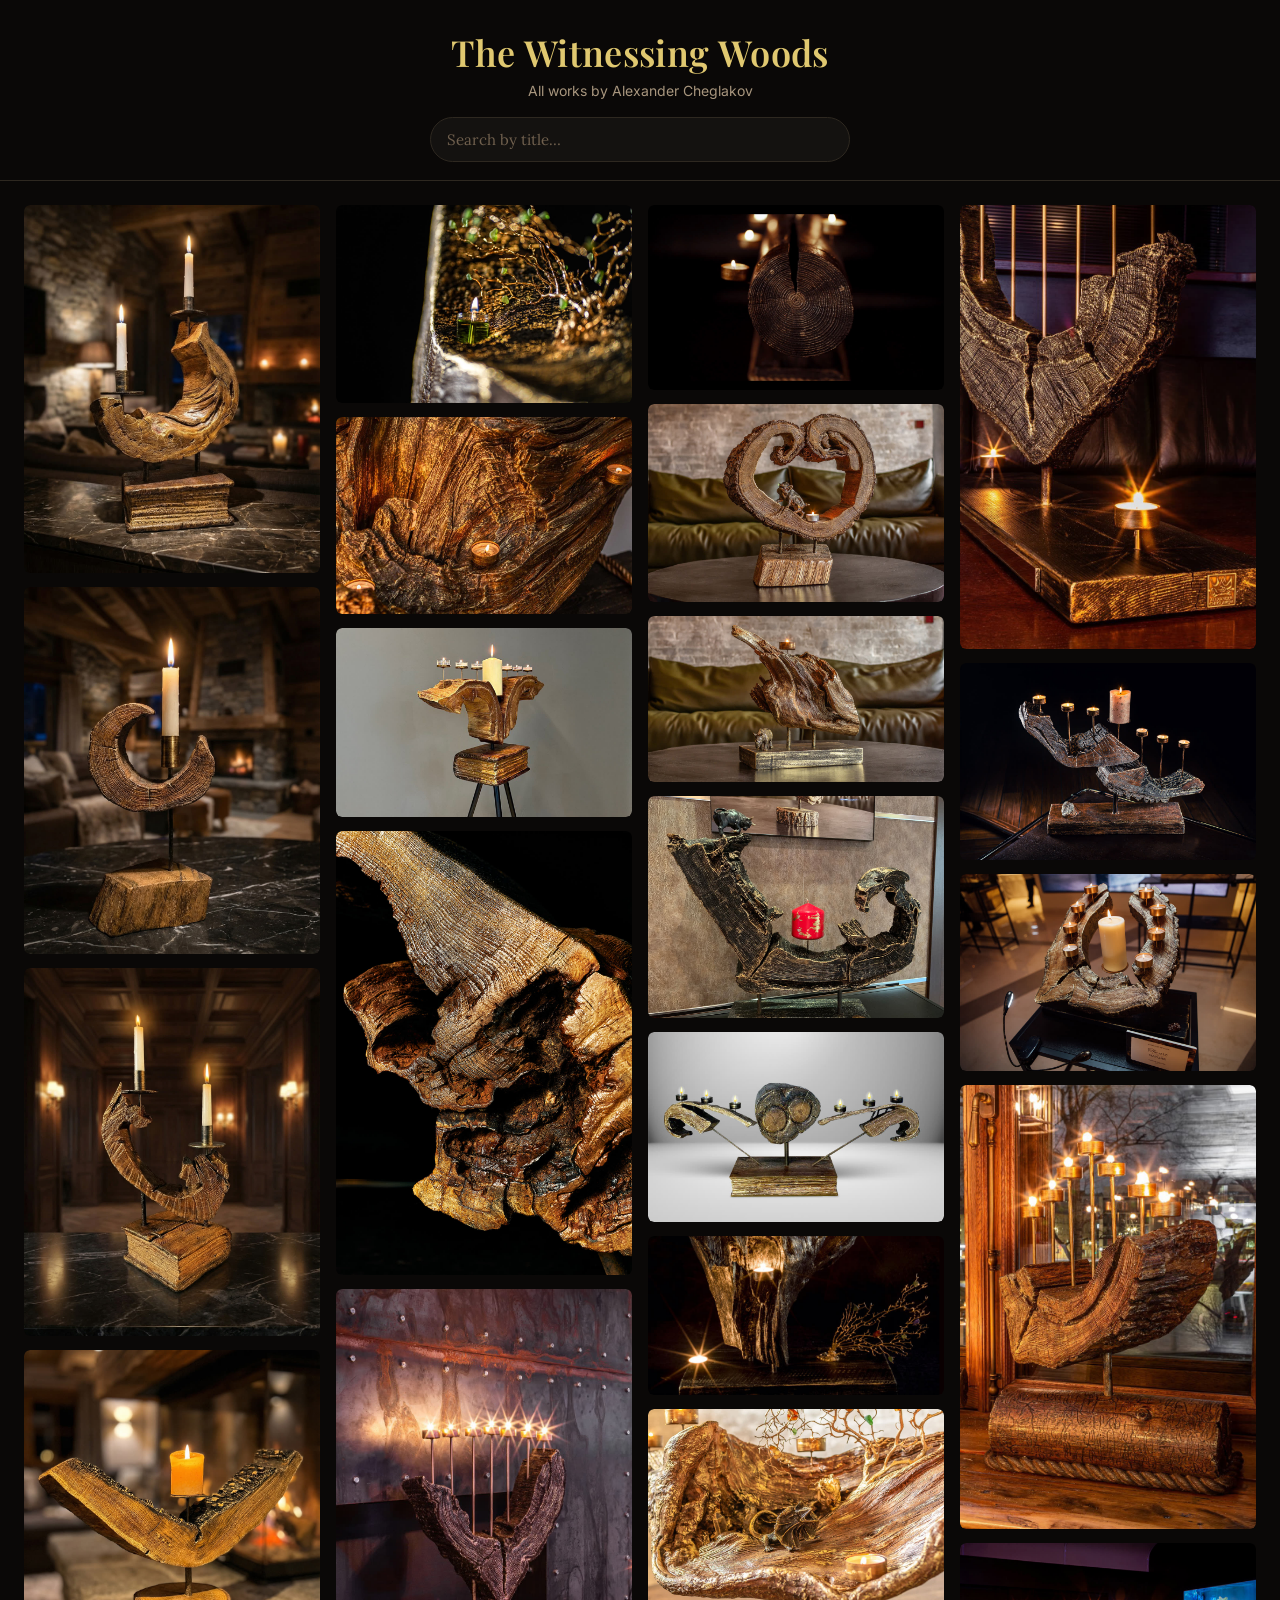
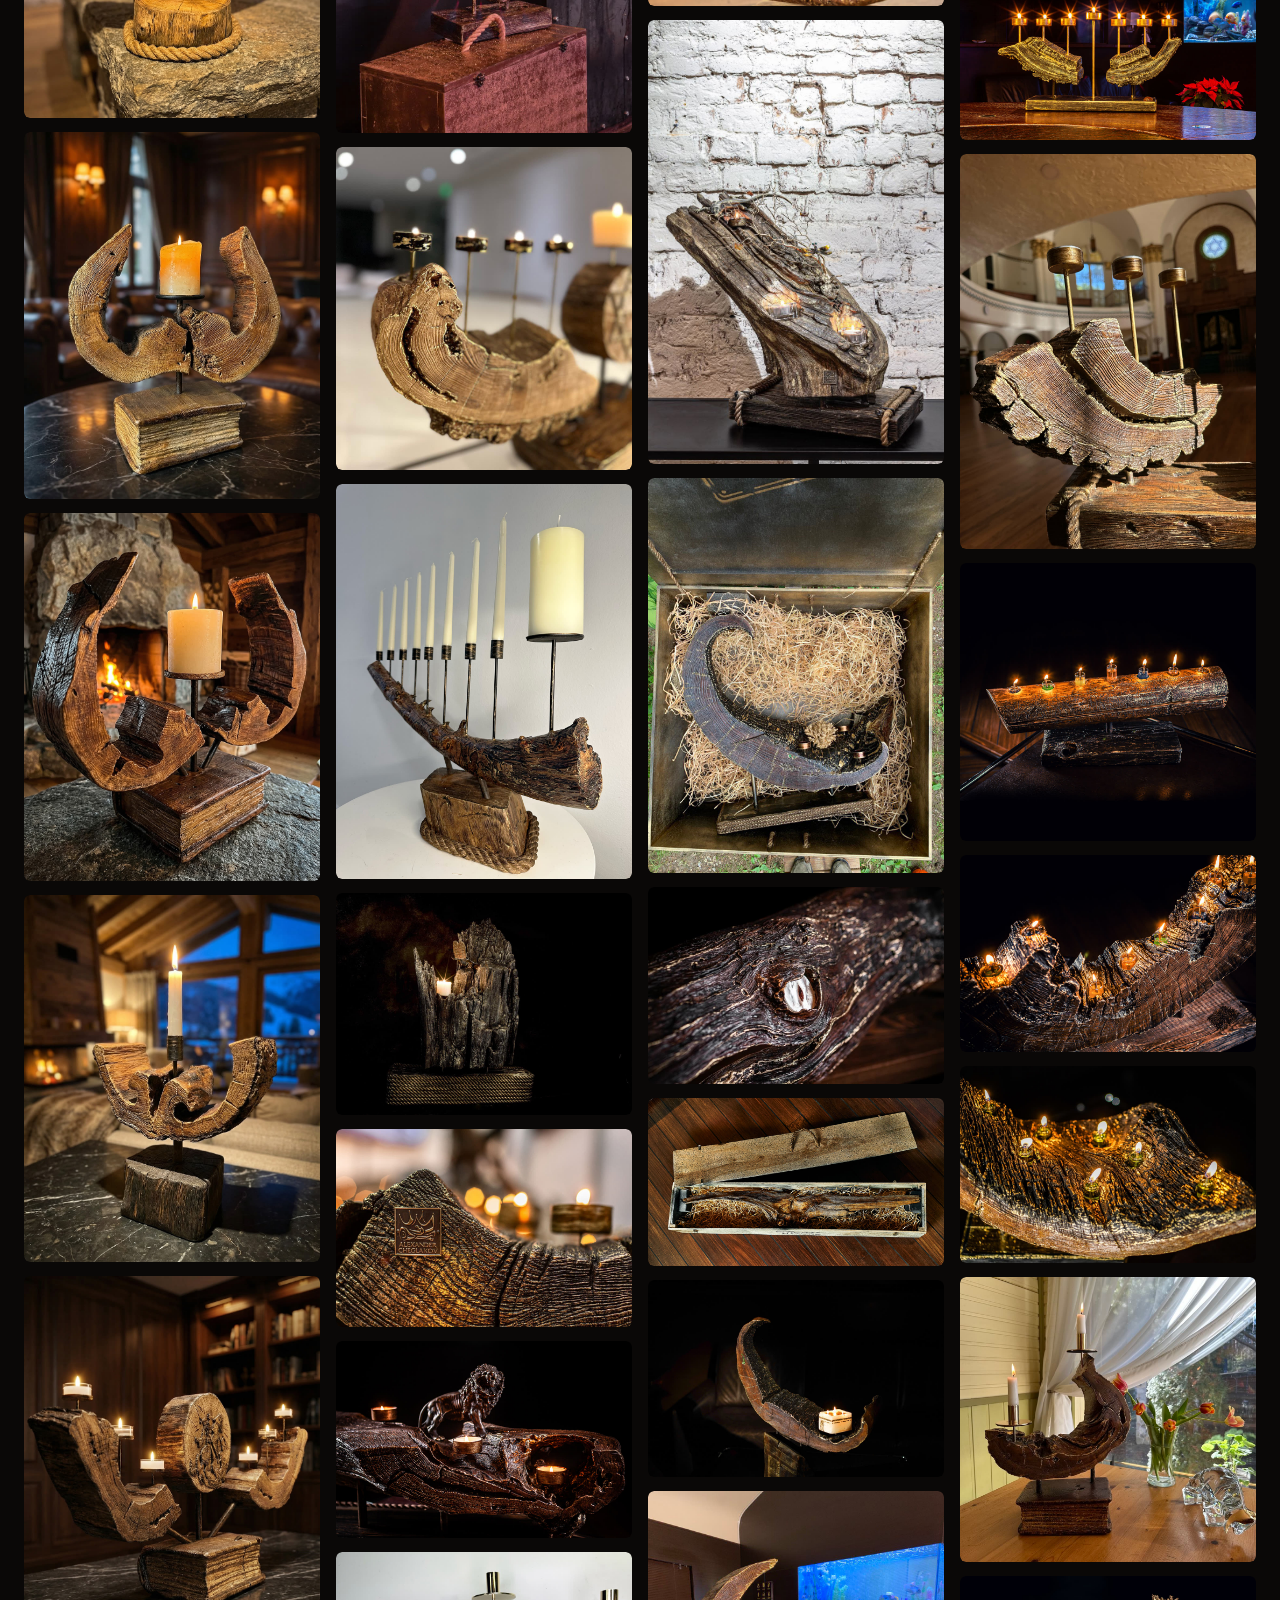
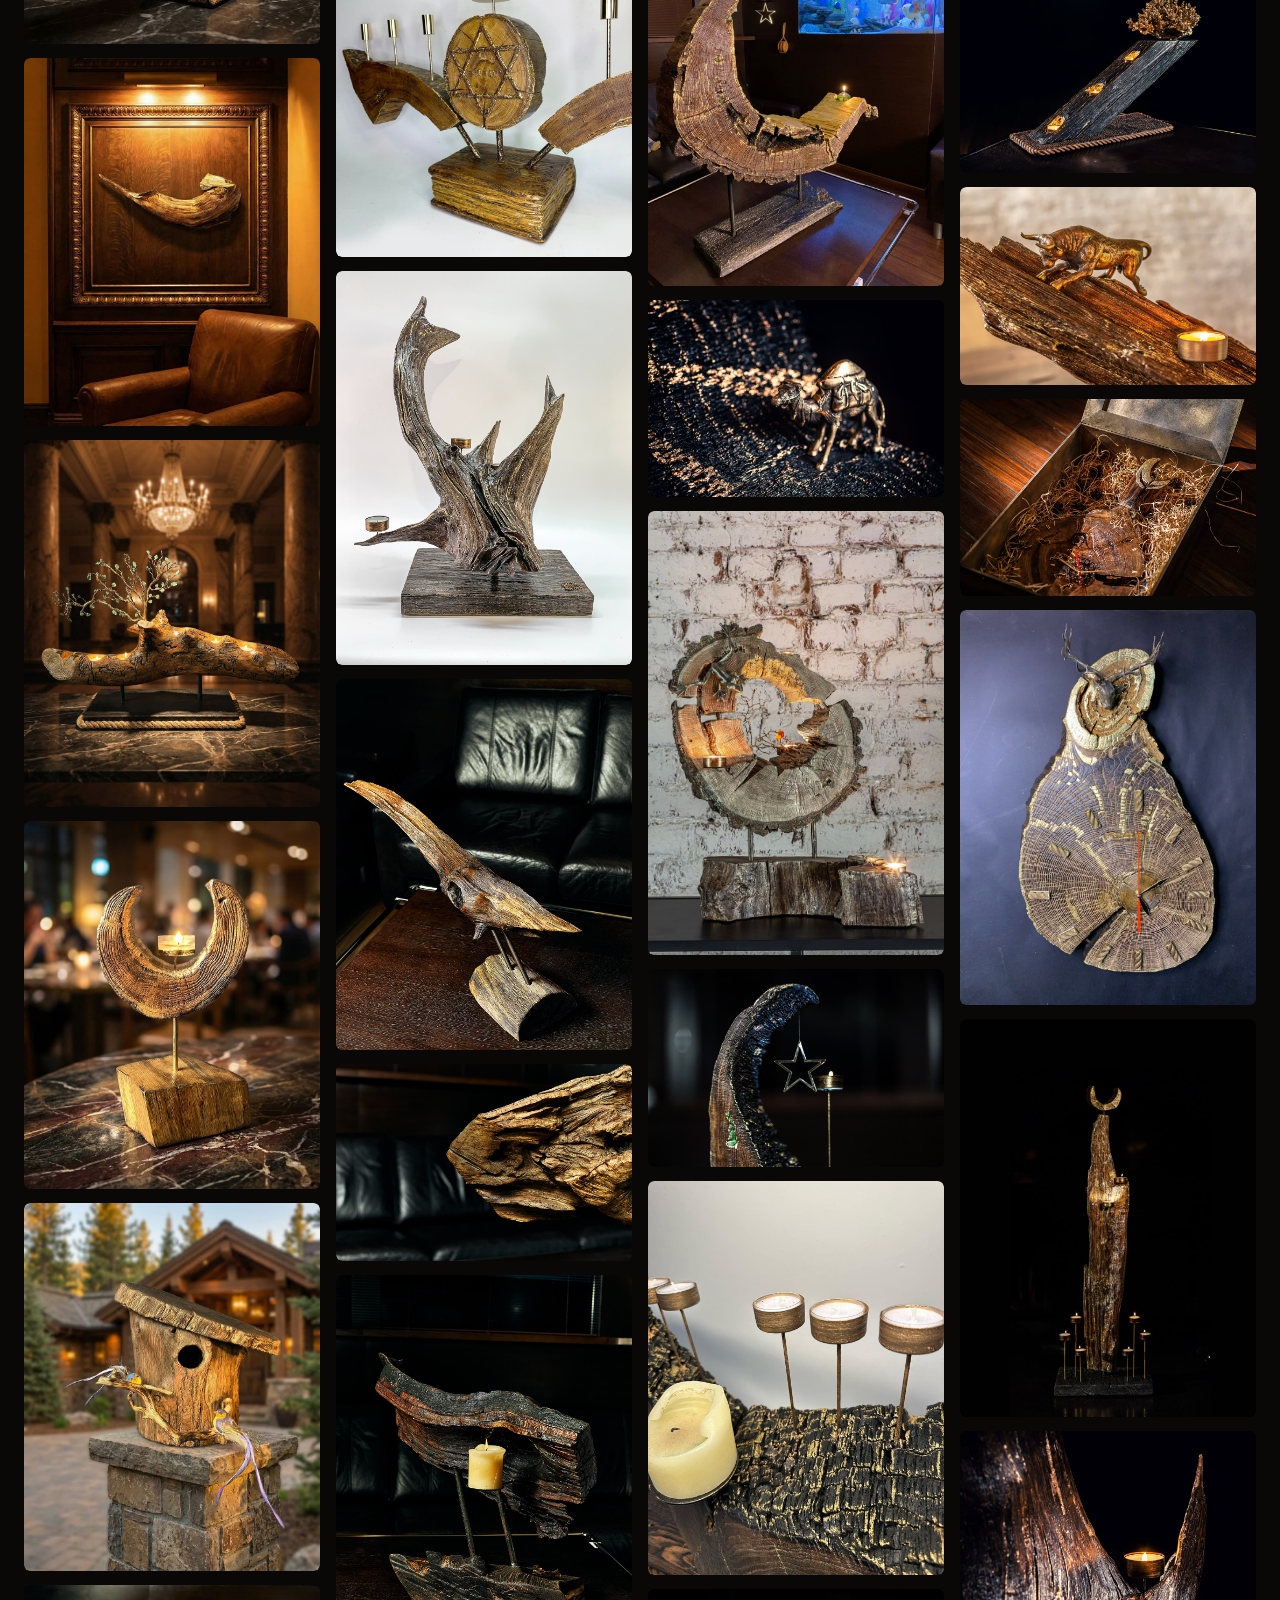
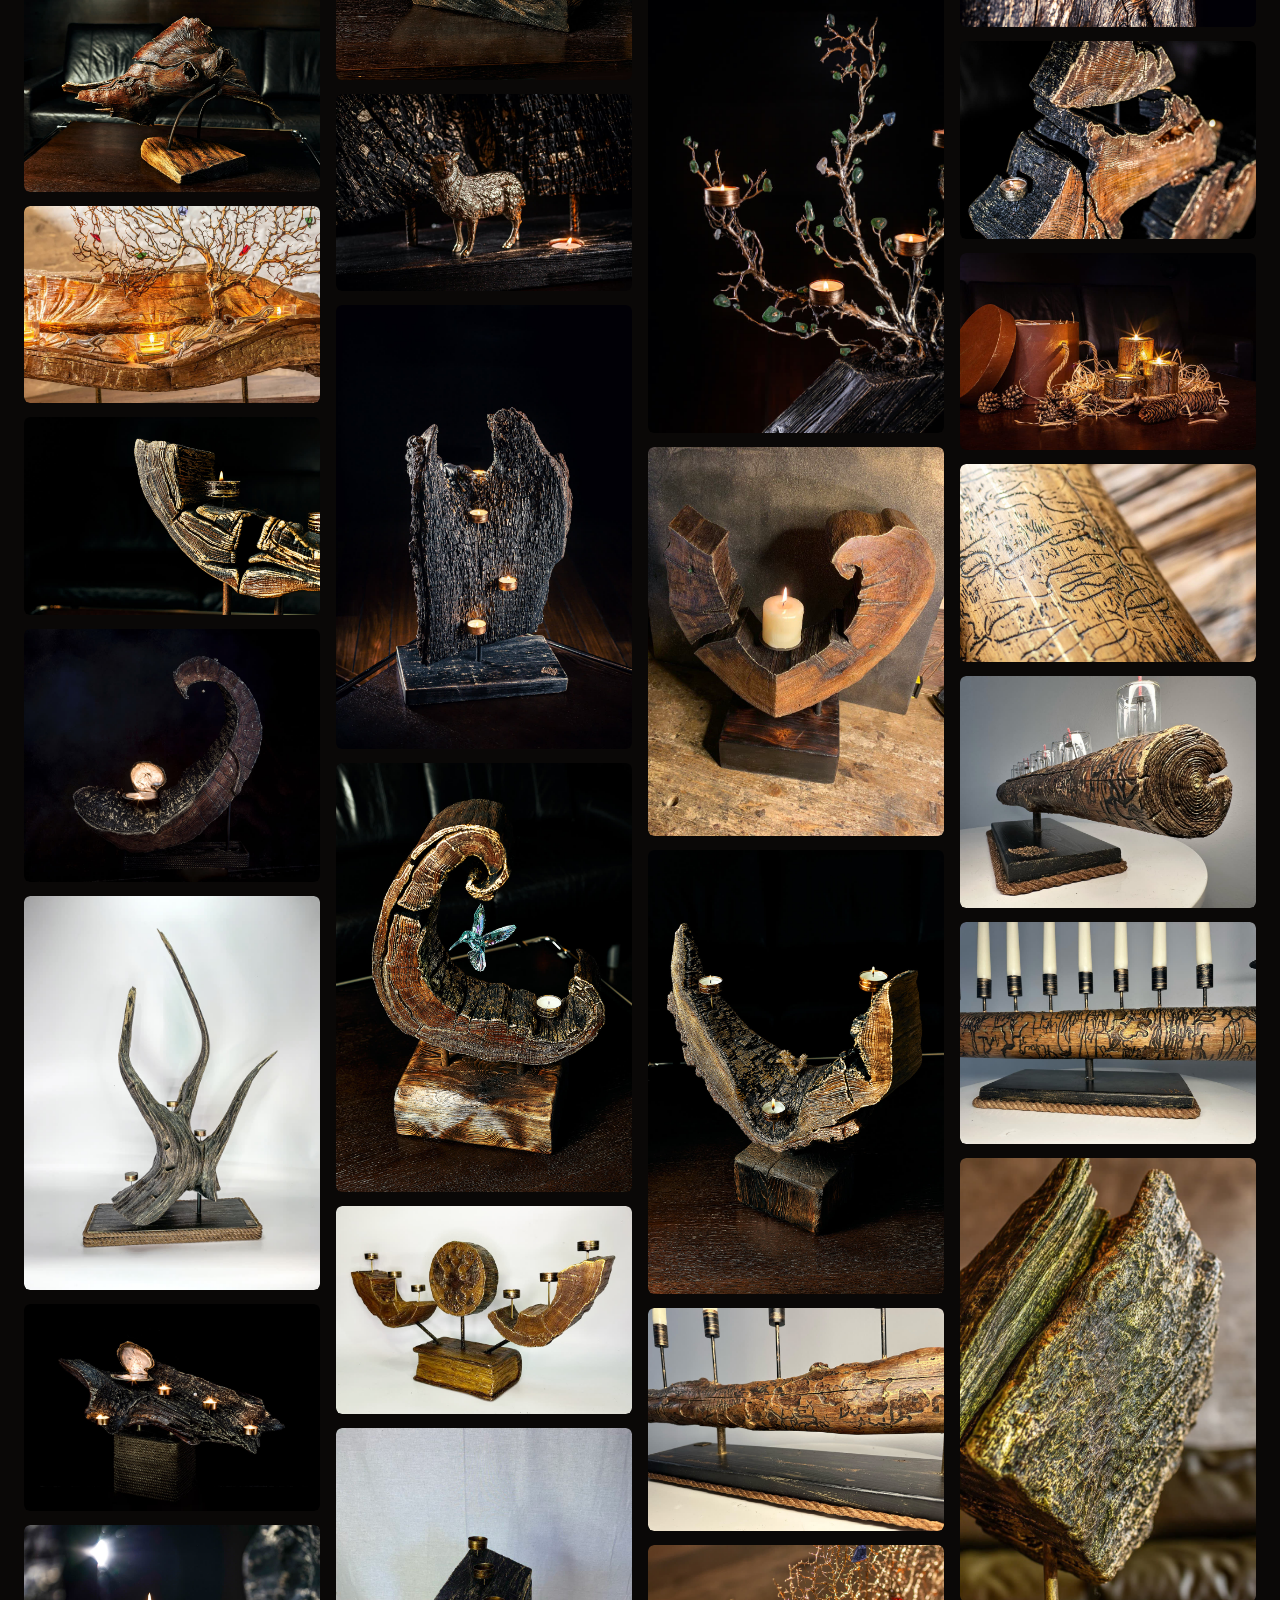
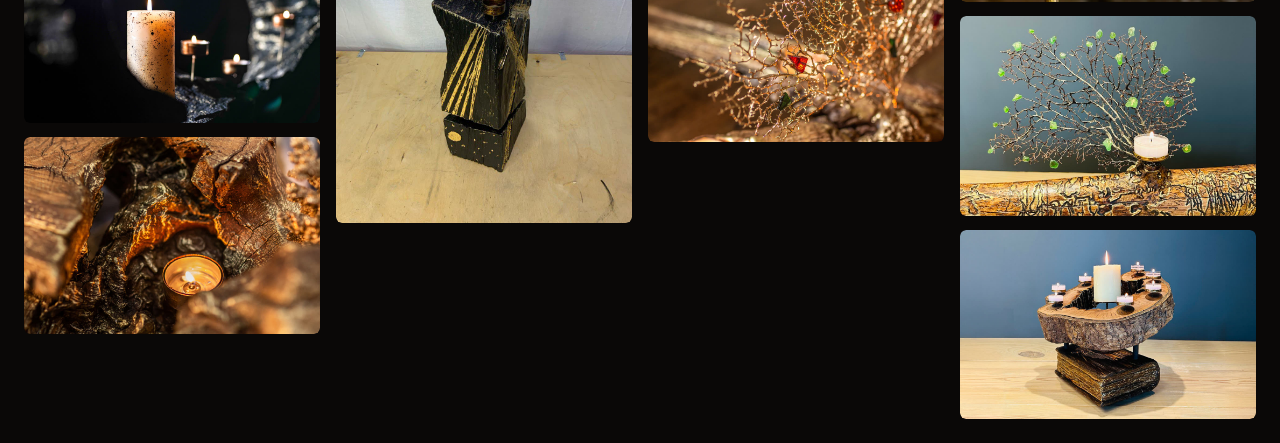
==== index.html @ 9b00d363 "Tile gallery demo with search for Cheglakov Art works Pinterest-style masonry grid of all 86 works (" ====
<!DOCTYPE html>
<html lang="en">
<head>
<meta charset="UTF-8">
<meta name="viewport" content="width=device-width, initial-scale=1">
<title>Cheglakov Art — Works Gallery</title>
<link rel="preconnect" href="https://fonts.googleapis.com">
<link rel="preconnect" href="https://fonts.gstatic.com" crossorigin>
<link href="https://fonts.googleapis.com/css2?family=Playfair+Display:wght@500;600&family=Lora:wght@400;500&family=Inter:wght@400;500;600&display=swap" rel="stylesheet">
<link rel="stylesheet" href="style.css">
</head>
<body>

<header class="topbar">
  <h1>The Witnessing Woods</h1>
  <p class="topbar__subtitle">All works by Alexander Cheglakov</p>
  <div class="search">
    <input id="search" type="text" placeholder="Search by title…" autocomplete="off">
    <span id="search-count" class="search__count"></span>
  </div>
</header>

<main id="grid" class="grid"></main>

<p id="empty" class="empty hidden">No works match “<span id="empty-query"></span>”</p>

<div id="modal" class="modal hidden" aria-hidden="true">
  <div class="modal-backdrop" data-close></div>
  <div class="modal-card" role="dialog" aria-modal="true" aria-labelledby="modal-title">
    <button class="modal-close" data-close aria-label="Close">&times;</button>
    <div class="modal-img"><img id="modal-img" src="" alt=""></div>
    <div class="modal-body">
      <h2 id="modal-title"></h2>
      <p id="modal-desc"></p>
      <div class="modal-meta">
        <span id="modal-dims"></span>
        <span id="modal-weight"></span>
      </div>
      <span id="modal-status" class="badge"></span>
      <a id="modal-cta" class="cta" href="#">Inquire about price</a>
    </div>
  </div>
</div>

<script src="script.js"></script>
</body>
</html>
---- style.css ----
:root{
  --bg:     #0A0807;
  --surf:   #141210;
  --line:   #2E2820;
  --gold-l: #4E3F1E;
  --gold:   #C8A84A;
  --gold-b: #E0C870;
  --text:   #EDE7DC;
  --muted:  #A8967E;
  --faint:  #70604E;
  --green:  #5CB884;
  --red:    #C86450;
}

*{box-sizing:border-box;}

body{
  margin:0;
  background:var(--bg);
  color:var(--text);
  font-family:'Inter', Arial, sans-serif;
}

.topbar{
  padding:28px 16px 18px;
  text-align:center;
  border-bottom:1px solid var(--line);
  position:sticky;
  top:0;
  background:var(--bg);
  z-index:10;
}

.topbar h1{
  font-family:'Playfair Display', serif;
  font-weight:600;
  font-size:clamp(24px, 5vw, 36px);
  margin:0 0 6px;
  color:var(--gold-b);
  letter-spacing:0.01em;
}

.topbar__subtitle{
  margin:0 0 18px;
  color:var(--muted);
  font-size:14px;
}

.search{
  max-width:420px;
  margin:0 auto;
  position:relative;
}

.search input{
  width:100%;
  padding:12px 44px 12px 16px;
  border-radius:999px;
  border:1px solid var(--line);
  background:var(--surf);
  color:var(--text);
  font-family:'Lora', serif;
  font-size:15px;
  outline:none;
}

.search input:focus{
  border-color:var(--gold);
}

.search input::placeholder{
  color:var(--faint);
}

.search__count{
  position:absolute;
  right:16px;
  top:50%;
  transform:translateY(-50%);
  color:var(--faint);
  font-size:12px;
  pointer-events:none;
}

.grid{
  column-count:2;
  column-gap:10px;
  padding:14px;
}

@media (min-width:640px){
  .grid{column-count:3; column-gap:14px; padding:20px;}
}

@media (min-width:980px){
  .grid{column-count:4; column-gap:16px; padding:24px;}
}

@media (min-width:1300px){
  .grid{column-count:5;}
}

.tile{
  display:block;
  width:100%;
  margin:0 0 10px;
  padding:0;
  border:none;
  background:none;
  break-inside:avoid;
  cursor:pointer;
  border-radius:6px;
  overflow:hidden;
  transition:transform .25s ease, box-shadow .25s ease;
}

@media (min-width:640px){
  .tile{margin-bottom:14px;}
}

.tile img{
  width:100%;
  display:block;
  border-radius:6px;
}

.tile:hover, .tile:focus-visible{
  transform:scale(1.04);
  box-shadow:0 12px 30px rgba(0,0,0,0.55);
  z-index:1;
  position:relative;
}

.tile.is-hidden{
  display:none;
}

.empty{
  text-align:center;
  color:var(--muted);
  font-family:'Lora', serif;
  padding:60px 20px;
}

.empty.hidden{display:none;}

/* Modal */

.modal{
  position:fixed;
  inset:0;
  z-index:100;
  display:flex;
  align-items:flex-end;
}

.modal.hidden{display:none;}

.modal-backdrop{
  position:absolute;
  inset:0;
  background:rgba(10,8,7,0.82);
}

.modal-card{
  position:relative;
  margin:0 auto;
  width:100%;
  max-height:92vh;
  background:var(--surf);
  border-top:1px solid var(--line);
  border-radius:18px 18px 0 0;
  overflow-y:auto;
  z-index:1;
  animation:slideUp .22s ease;
}

@media (min-width:760px){
  .modal{align-items:center;}
  .modal-card{
    max-width:680px;
    border-radius:14px;
    border:1px solid var(--line);
    display:flex;
    flex-direction:row;
    max-height:80vh;
  }
}

@keyframes slideUp{
  from{transform:translateY(24px); opacity:0;}
  to{transform:translateY(0); opacity:1;}
}

.modal-close{
  position:absolute;
  top:10px;
  right:14px;
  background:rgba(10,8,7,0.55);
  color:var(--text);
  border:none;
  width:34px;
  height:34px;
  border-radius:50%;
  font-size:20px;
  line-height:1;
  cursor:pointer;
  z-index:2;
}

.modal-img{
  background:var(--bg);
}

.modal-img img{
  width:100%;
  display:block;
  max-height:50vh;
  object-fit:contain;
}

@media (min-width:760px){
  .modal-img{
    width:50%;
    flex-shrink:0;
    display:flex;
    align-items:center;
  }
  .modal-img img{max-height:80vh;}
}

.modal-body{
  padding:22px 22px 28px;
}

#modal-title{
  font-family:'Playfair Display', serif;
  font-weight:600;
  font-size:24px;
  margin:0 0 12px;
  color:var(--gold-b);
}

#modal-desc{
  font-family:'Lora', serif;
  font-size:15px;
  line-height:1.55;
  color:var(--text);
  margin:0 0 16px;
}

.modal-meta{
  display:flex;
  gap:18px;
  flex-wrap:wrap;
  font-size:13px;
  color:var(--muted);
  margin-bottom:14px;
}

.badge{
  display:inline-block;
  font-size:12px;
  font-weight:600;
  padding:4px 12px;
  border-radius:999px;
  margin-bottom:18px;
  background:rgba(92,184,132,0.15);
  color:var(--green);
}

.badge.sold, .badge.unavailable{
  background:rgba(200,100,80,0.15);
  color:var(--red);
}

.cta{
  display:block;
  text-align:center;
  padding:13px 18px;
  border-radius:999px;
  background:var(--gold);
  color:var(--bg);
  font-weight:600;
  font-size:14px;
  text-decoration:none;
}

.cta:hover{
  background:var(--gold-b);
}
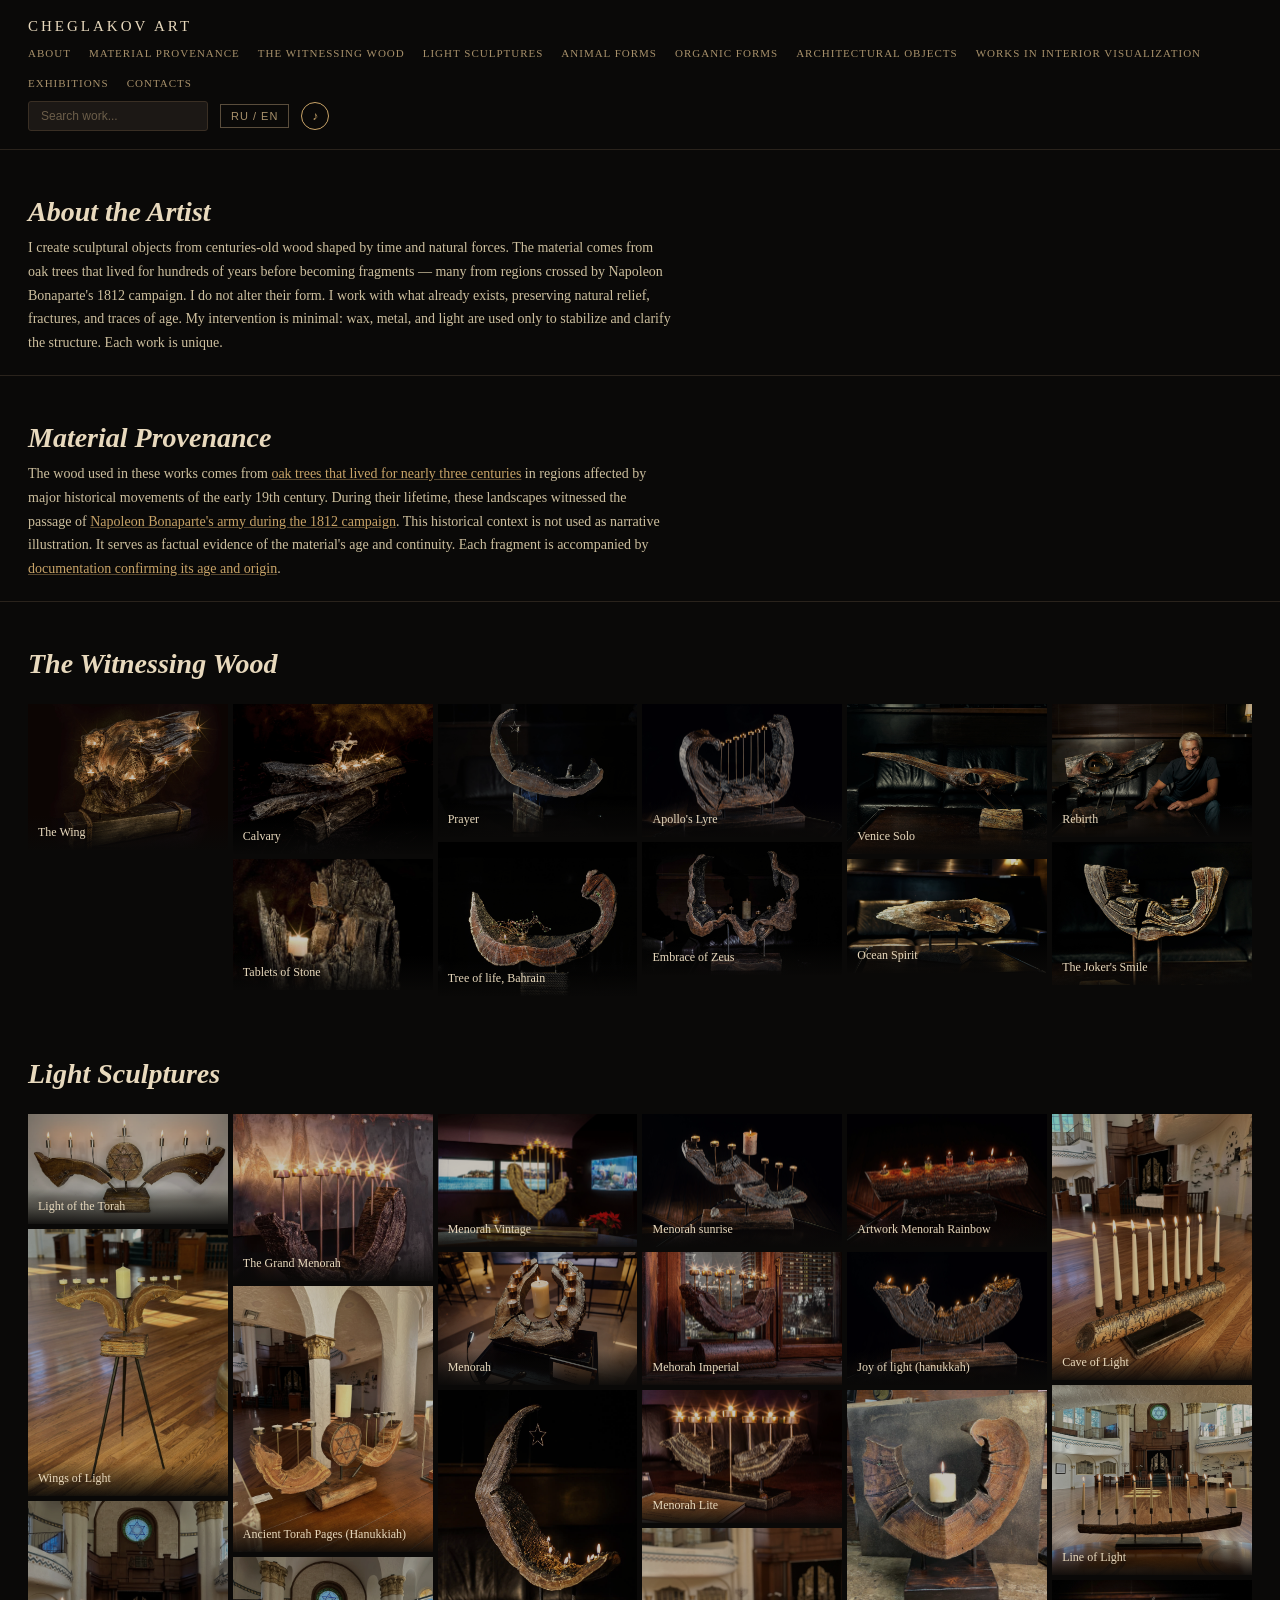
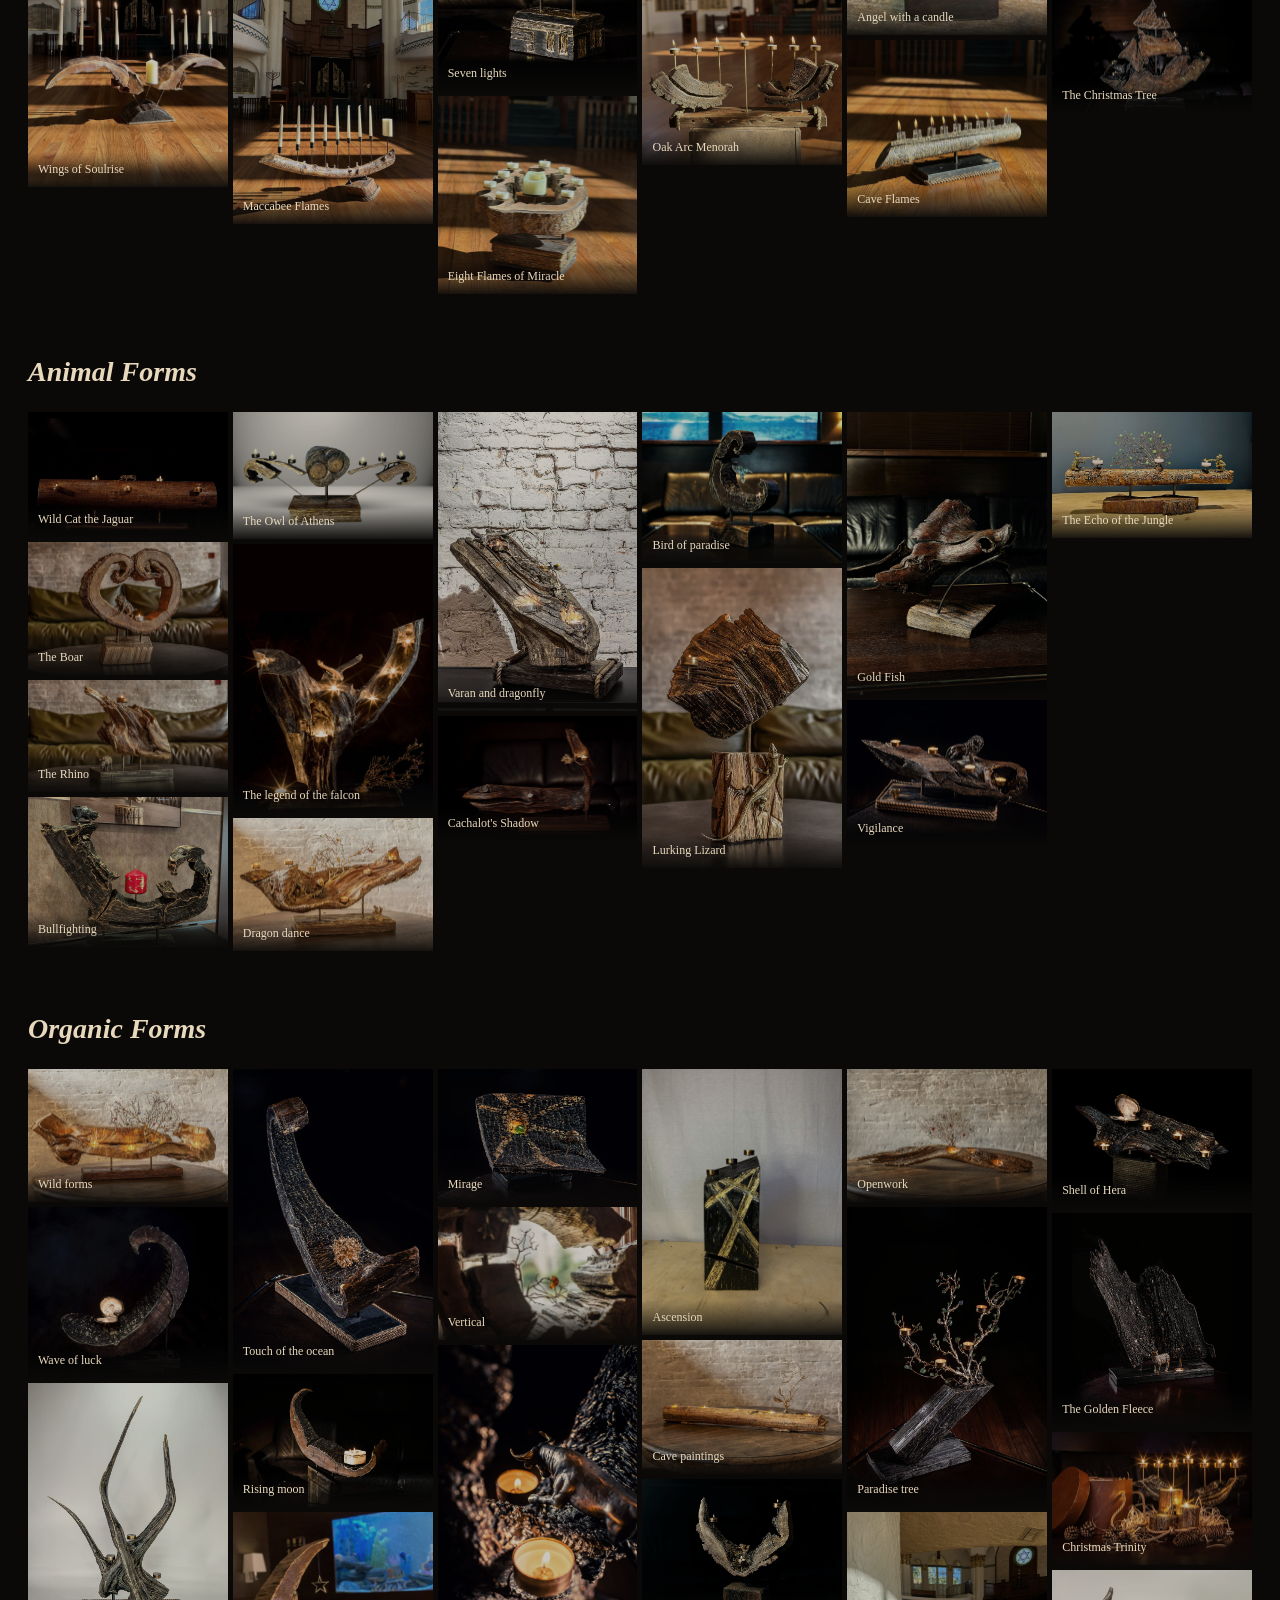
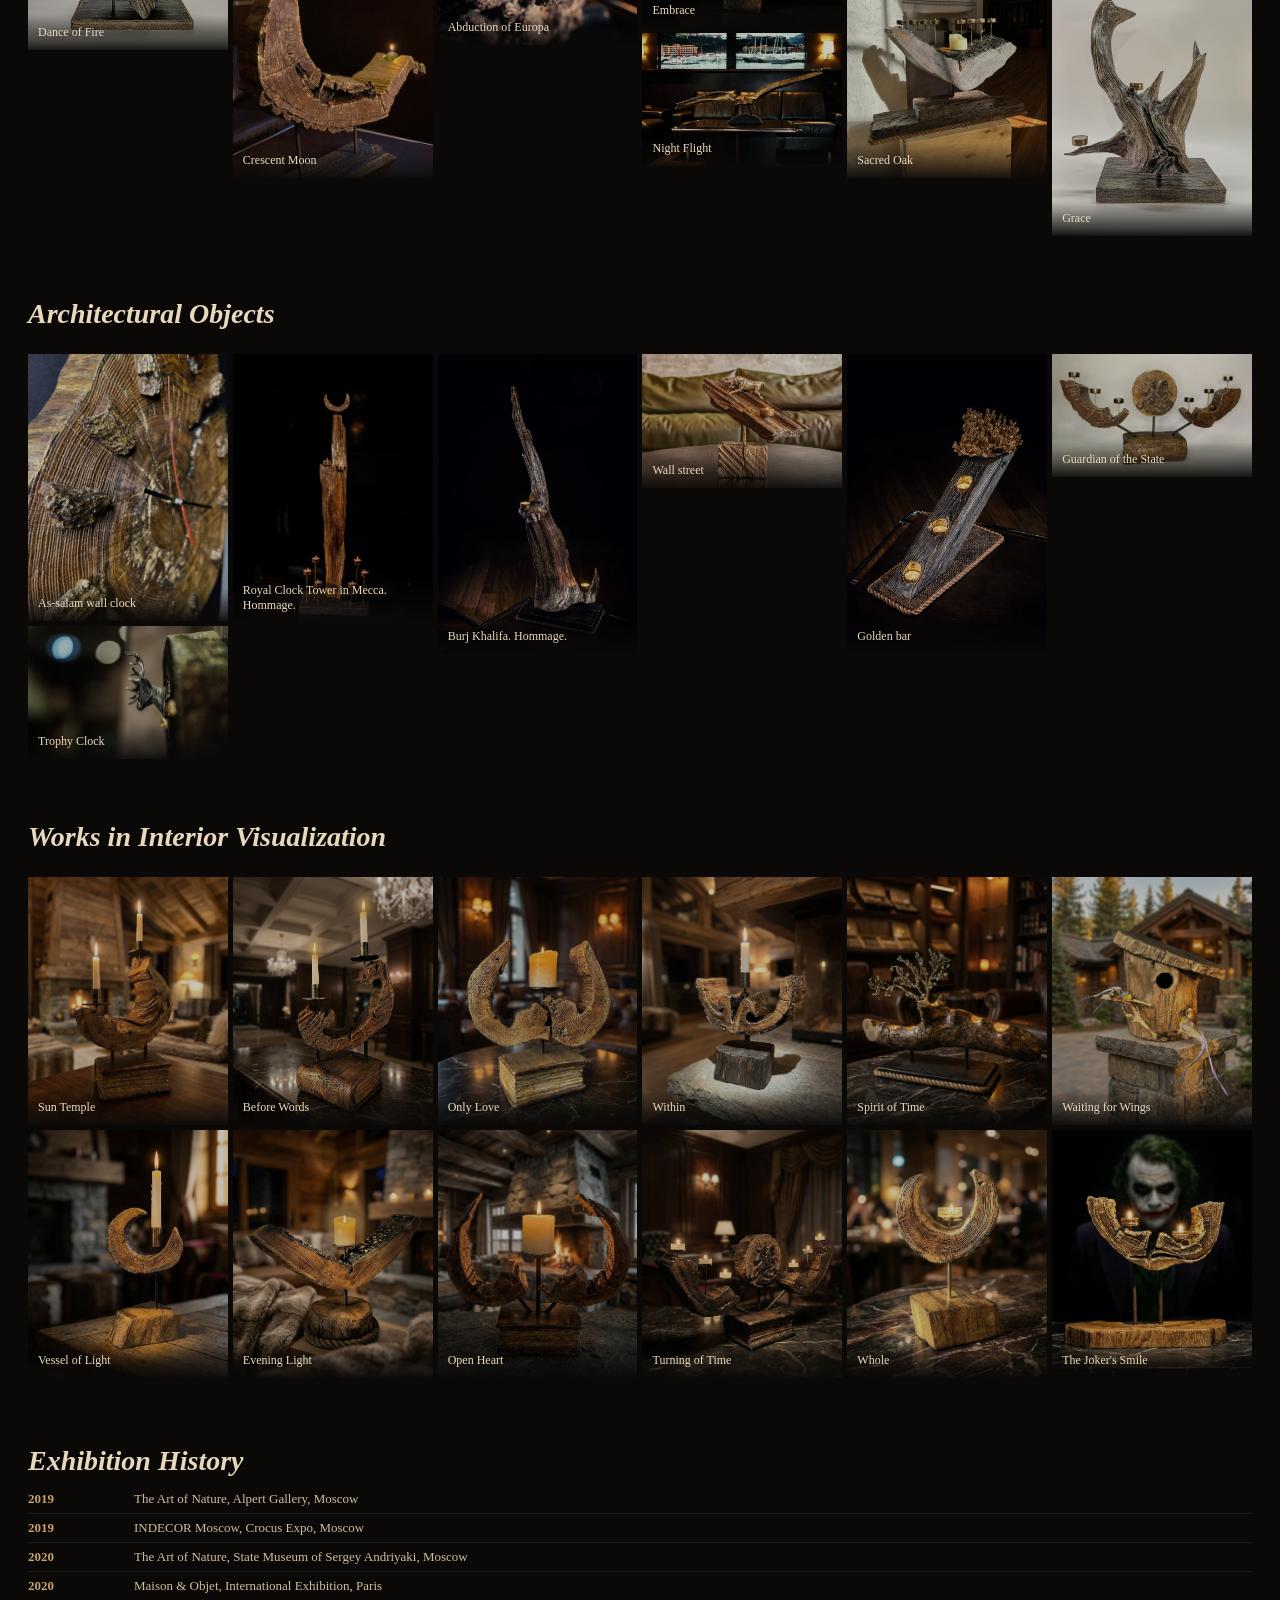
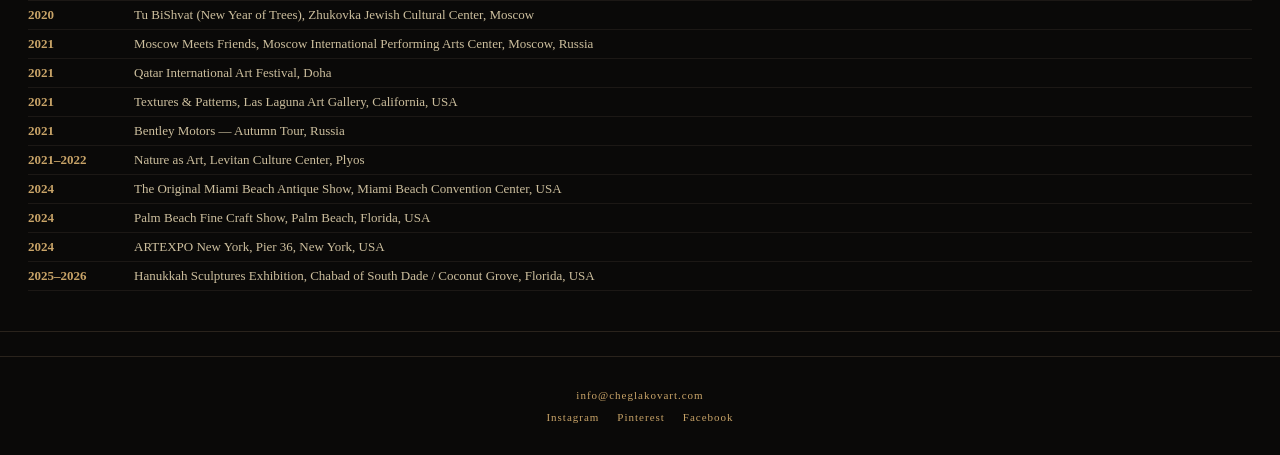
==== commit 50611953: "Set Museum Noir prototype as homepage, add CNAME for cheglakovart.com" ====
--- a/index.html
+++ b/index.html
@@ -2,46 +2,1106 @@
 <html lang="en">
 <head>
 <meta charset="UTF-8">
-<meta name="viewport" content="width=device-width, initial-scale=1">
-<title>Cheglakov Art — Works Gallery</title>
-<link rel="preconnect" href="https://fonts.googleapis.com">
-<link rel="preconnect" href="https://fonts.gstatic.com" crossorigin>
-<link href="https://fonts.googleapis.com/css2?family=Playfair+Display:wght@500;600&family=Lora:wght@400;500&family=Inter:wght@400;500;600&display=swap" rel="stylesheet">
-<link rel="stylesheet" href="style.css">
+<meta name="viewport" content="width=device-width, initial-scale=1.0">
+<title>Cheglakov Art — Museum Noir Prototype</title>
+<style>
+  * { margin:0; padding:0; box-sizing:border-box; }
+  body { background:#0a0908; color:#e8d9bd; font-family:Georgia,'Times New Roman',serif; }
+  header { display:flex; align-items:center; justify-content:space-between; padding:18px 28px; border-bottom:1px solid #2a231c; position:sticky; top:0; background:#0a0908; z-index:10; flex-wrap:wrap; gap:12px; }
+  .logo { font-size:15px; letter-spacing:3px; }
+  nav { display:flex; gap:18px; font-size:11px; letter-spacing:1px; color:#a8916b; flex-wrap:wrap; }
+  nav a { color:#a8916b; text-decoration:none; text-transform:uppercase; }
+  nav a:hover { color:#c9a468; }
+  .controls { display:flex; gap:12px; align-items:center; }
+  #search { background:#1c1815; border:1px solid #3a2f24; color:#e8d9bd; font-size:12px; padding:7px 12px; border-radius:3px; width:180px; }
+  #search::placeholder { color:#6b5d49; }
+  .icon-btn { border:1px solid #c9a468; color:#c9a468; border-radius:50%; width:28px; height:28px; display:flex; align-items:center; justify-content:center; font-size:12px; cursor:pointer; background:none; }
+  .icon-btn.muted { opacity:0.4; }
+  #lang-toggle { border:1px solid #5a4d3c; color:#a8916b; background:none; font-size:11px; padding:5px 10px; cursor:pointer; letter-spacing:1px; }
+  .section-header { padding:40px 28px 8px; }
+  .section-title { font-size:28px; font-style:italic; margin-top:6px; }
+  .tile-grid { column-count:6; column-gap:5px; padding:16px 28px; }
+  .tile { position:relative; overflow:hidden; background:#1c1815; cursor:pointer; margin-bottom:5px; break-inside:avoid; }
+  .tile img { width:100%; height:auto; display:block; filter:brightness(0.75) sepia(0.15); transition:filter 0.3s, transform 0.4s; }
+  .tile:hover img { filter:brightness(0.95) sepia(0.1); transform:scale(1.1); }
+  .tile-overlay { position:absolute; bottom:0; left:0; right:0; padding:10px; background:linear-gradient(transparent, rgba(10,9,8,0.92)); }
+  .tile-title { font-size:12px; color:#e8d9bd; }
+  .tile-status { display:none; }
+  .tile-status.available { color:#8fae8a; }
+  .tile-status.sold { color:#a87a6b; }
+  .tile-status.na { color:#6b5d49; }
+  .tile.hidden { display:none; }
+  .viz-tile { position:relative; overflow:hidden; background:#1c1815; margin-bottom:5px; break-inside:avoid; }
+  .viz-tile img { width:100%; height:auto; display:block; filter:brightness(0.75) sepia(0.15); }
+  footer { text-align:center; padding:32px; font-size:10px; letter-spacing:2px; color:#5a4d3c; border-top:1px solid #2a231c; margin-top:24px; }
+  .text-section { padding-bottom:20px; border-bottom:1px solid #2a231c; }
+  .prose { padding:0 28px; max-width:700px; line-height:1.7; color:#cdbf9e; font-size:14px; }
+  .exh-list { padding:0 28px 20px; }
+  .exh-row { display:flex; gap:16px; padding:6px 0; font-size:13px; color:#cdbf9e; border-bottom:1px solid #1c1815; }
+  .exh-row strong { color:#c9a468; min-width:90px; }
+  .provenance-media { display:flex; flex-wrap:wrap; gap:20px; padding:24px 28px 4px; }
+  .provenance-figure { flex:1 1 320px; max-width:480px; margin:0; }
+  .provenance-figure img { width:100%; display:block; cursor:zoom-in; filter:brightness(0.92); transition:filter .2s; }
+  .provenance-figure img:hover { filter:brightness(1); }
+  .provenance-figure figcaption { font-size:11px; color:#8a7a5f; letter-spacing:0.3px; line-height:1.5; margin-top:8px; }
+  .provenance-quote { margin:28px 28px; padding:24px 0; border-top:1px solid #2a231c; border-bottom:1px solid #2a231c; text-align:center; font-style:italic; font-size:20px; color:#c9a468; max-width:640px; margin-left:auto; margin-right:auto; }
+  .provenance-historic { max-width:560px; margin:0 auto; padding:0 28px; }
+  .provenance-link { color:#c9a468; text-decoration:underline; text-decoration-color:rgba(201,164,104,0.4); cursor:pointer; }
+  .provenance-link:hover { text-decoration-color:#c9a468; }
+  .history-card { background:#0a0908; border:1px solid #3a2f24; width:min(1100px, 92vw); max-height:90vh; overflow-y:auto; padding:28px; position:relative; }
+  .history-media { display:flex; flex-wrap:wrap; gap:20px; }
+  .history-media img { flex:1 1 320px; max-width:100%; display:block; cursor:zoom-in; }
+  .history-caption { font-size:12px; color:#8a7a5f; letter-spacing:0.3px; line-height:1.6; margin-top:18px; text-align:center; }
+  .zoom-wrap { max-width:92vw; }
+  .zoom-wrap .history-caption:empty, .zoom-wrap .provenance-quote:empty { display:none; }
+  .modal-bg { display:none; position:fixed; inset:0; background:rgba(0,0,0,0.85); z-index:50; align-items:center; justify-content:center; }
+  .modal-bg.open { display:flex; }
+  .modal-card { background:#0a0908; border:1px solid #3a2f24; width:min(1300px, 95vw); max-height:95vh; overflow-y:auto; padding:28px; position:relative; }
+  .modal-close { position:absolute; top:10px; right:14px; cursor:pointer; color:#a8916b; font-size:24px; z-index:2; background:rgba(10,9,8,0.6); width:34px; height:34px; border-radius:50%; display:flex; align-items:center; justify-content:center; }
+  .modal-carousel { position:relative; background:#000; margin:-28px -28px 18px; }
+  #modal-img { width:100%; max-height:75vh; object-fit:contain; display:block; background:#000; cursor:zoom-in; }
+  .modal-card.zoomed { width:100vw; max-width:100vw; height:100vh; max-height:100vh; padding:0; }
+  .modal-card.zoomed .modal-carousel { margin:0; height:100vh; }
+  .modal-card.zoomed #modal-img { max-height:100vh; height:100vh; cursor:zoom-out; }
+  .modal-card.zoomed #modal-title, .modal-card.zoomed #modal-desc, .modal-card.zoomed #modal-meta { display:none; }
+  .carousel-arrow { position:absolute; top:50%; transform:translateY(-50%); background:rgba(10,9,8,0.6); border:1px solid #c9a468; color:#c9a468; width:48px; height:48px; border-radius:50%; cursor:pointer; font-size:22px; display:flex; align-items:center; justify-content:center; }
+  .carousel-prev { left:16px; }
+  .carousel-next { right:16px; }
+  .carousel-counter { position:absolute; bottom:14px; right:18px; font-size:13px; color:#e8d9bd; background:rgba(10,9,8,0.65); padding:4px 11px; border-radius:10px; letter-spacing:1px; }
+  #modal-title { font-size:22px; font-style:italic; color:#c9a468; margin-bottom:10px; }
+  #modal-desc { font-size:13px; line-height:1.6; color:#cdbf9e; margin-bottom:10px; }
+  #modal-meta { font-size:11px; color:#8a7a5f; letter-spacing:1px; }
+  a { transition:color 0.2s, letter-spacing 0.2s; }
+  nav a, .icon-btn, #lang-toggle, .modal-close, footer a { transition:color 0.25s, transform 0.25s, opacity 0.25s; }
+  nav a:hover { color:#f0dcae; letter-spacing:2px; }
+  .icon-btn:hover { transform:scale(1.15); opacity:1; }
+  #lang-toggle:hover { color:#f0dcae; border-color:#f0dcae; }
+  .modal-close:hover { color:#f0dcae; transform:scale(1.2); }
+  footer { display:flex; flex-direction:column; gap:10px; align-items:center; }
+  footer a { color:#c9a468; text-decoration:none; font-size:11px; letter-spacing:1px; }
+  footer a:hover { color:#f0dcae; text-decoration:underline; }
+  .footer-links { display:flex; gap:18px; }
+  @media (max-width: 768px) {
+    .tile-grid { column-count:3; column-gap:3px; padding:10px; }
+    .tile { margin-bottom:3px; }
+    nav { order:3; width:100%; flex-wrap:nowrap; overflow-x:auto; justify-content:flex-start; -webkit-overflow-scrolling:touch; padding-bottom:4px; }
+    nav a { flex-shrink:0; }
+    #search { width:130px; }
+  }
+</style>
 </head>
 <body>
 
-<header class="topbar">
-  <h1>The Witnessing Woods</h1>
-  <p class="topbar__subtitle">All works by Alexander Cheglakov</p>
-  <div class="search">
-    <input id="search" type="text" placeholder="Search by title…" autocomplete="off">
-    <span id="search-count" class="search__count"></span>
+<header>
+  <div class="logo">CHEGLAKOV ART</div>
+  <nav><a href="#about" data-en="About" data-ru="О художнике">About</a><a href="#material-provenance" data-en="Material Provenance" data-ru="Происхождение материала">Material Provenance</a><a href="#the-witnessing-wood" data-en="The Witnessing Wood" data-ru="Свидетельствующее дерево">The Witnessing Wood</a><a href="#light-sculptures" data-en="Light Sculptures" data-ru="Световые скульптуры">Light Sculptures</a><a href="#animal-forms" data-en="Animal Forms" data-ru="Образы животных">Animal Forms</a><a href="#organic-forms" data-en="Organic Forms" data-ru="Органические формы">Organic Forms</a><a href="#architectural-objects" data-en="Architectural Objects" data-ru="Архитектурные объекты">Architectural Objects</a><a href="#works-in-interior" data-en="Works in Interior Visualization" data-ru="Визуализация в интерьере">Works in Interior Visualization</a><a href="#exhibitions" data-en="Exhibitions" data-ru="Выставки">Exhibitions</a><a href="#contacts" data-en="Contacts" data-ru="Контакты">Contacts</a></nav>
+  <div class="controls">
+    <input id="search" type="text" placeholder="Search work..." oninput="filterTiles(this.value)">
+    <button id="lang-toggle" onclick="toggleLang()">RU / EN</button>
+    <button class="icon-btn" id="sound-btn" onclick="toggleSound()">&#9834;</button>
   </div>
 </header>
 
-<main id="grid" class="grid"></main>
-
-<p id="empty" class="empty hidden">No works match “<span id="empty-query"></span>”</p>
-
-<div id="modal" class="modal hidden" aria-hidden="true">
-  <div class="modal-backdrop" data-close></div>
-  <div class="modal-card" role="dialog" aria-modal="true" aria-labelledby="modal-title">
-    <button class="modal-close" data-close aria-label="Close">&times;</button>
-    <div class="modal-img"><img id="modal-img" src="" alt=""></div>
-    <div class="modal-body">
-      <h2 id="modal-title"></h2>
-      <p id="modal-desc"></p>
-      <div class="modal-meta">
-        <span id="modal-dims"></span>
-        <span id="modal-weight"></span>
-      </div>
-      <span id="modal-status" class="badge"></span>
-      <a id="modal-cta" class="cta" href="#">Inquire about price</a>
-    </div>
+
+<section class="text-section" id="about">
+  <div class="section-header"><h2 class="section-title" data-en="About the Artist" data-ru="О художнике">About the Artist</h2></div>
+  <p class="prose" data-en="I create sculptural objects from centuries-old wood shaped by time and natural forces. The material comes from oak trees that lived for hundreds of years before becoming fragments — many from regions crossed by Napoleon Bonaparte's 1812 campaign. I do not alter their form. I work with what already exists, preserving natural relief, fractures, and traces of age. My intervention is minimal: wax, metal, and light are used only to stabilize and clarify the structure. Each work is unique." data-ru="Я создаю скульптурные объекты из многовековой древесины, сформированной временем и природными силами. Материал — дубы, простоявшие сотни лет, многие из регионов, через которые проходила кампания Наполеона 1812 года. Я не изменяю их форму. Я работаю с тем, что уже существует, сохраняя естественный рельеф, трещины и следы возраста. Моё вмешательство минимально: воск, металл и свет используются только для стабилизации и прояснения структуры. Каждая работа уникальна.">I create sculptural objects from centuries-old wood shaped by time and natural forces. The material comes from oak trees that lived for hundreds of years before becoming fragments — many from regions crossed by Napoleon Bonaparte's 1812 campaign. I do not alter their form. I work with what already exists, preserving natural relief, fractures, and traces of age. My intervention is minimal: wax, metal, and light are used only to stabilize and clarify the structure. Each work is unique.</p>
+</section>
+
+
+<section class="text-section" id="material-provenance">
+  <div class="section-header"><h2 class="section-title" data-en="Material Provenance" data-ru="Происхождение материала">Material Provenance</h2></div>
+  <p class="prose" id="provenance-text"></p>
+</section>
+
+<div class="modal-bg" id="history-modal" onclick="if(event.target===this)closeHistory()">
+  <div class="history-card">
+    <span class="modal-close" onclick="closeHistory()">&times;</span>
+    <div class="history-media">
+      <img src="images/provenance-1812-campaign.jpg" class="zoomable" onclick="openZoom(this)" alt="Napoleon's 1812 campaign">
+      <img src="images/provenance-historical-map.jpg" class="zoomable" onclick="openZoom(this)" alt="Map of Napoleon's 1812 retreat route">
+    </div>
+    <p class="history-caption" data-en="Moscow — Naro-Fominsk — Maloyaroslavets — Tarutino. The route of Napoleon's retreat after leaving Moscow in October 1812." data-ru="Москва — Наро-Фоминск — Малоярославец — Тарутино. Маршрут отступления армии Наполеона после оставления Москвы в октябре 1812 года.">Moscow — Naro-Fominsk — Maloyaroslavets — Tarutino. The route of Napoleon's retreat after leaving Moscow in October 1812.</p>
   </div>
 </div>
 
-<script src="script.js"></script>
+
+    <section class="gallery-section" id="the-witnessing-wood" data-nav-en="The Witnessing Wood" data-nav-ru="Свидетельствующее дерево">
+      <div class="section-header">
+        
+        <h2 class="section-title" data-en="The Witnessing Wood" data-ru="Свидетельствующее дерево">The Witnessing Wood</h2>
+      </div>
+      <div class="tile-grid">
+        <div class="tile" data-title="the wing" onclick="openCard(this)"
+             data-en="Carved from the branch of a 300-year-old oak, this sculpture combines spiritual symbolism with documented historical context. The tree grew along Napoleon Bonaparte’s 1812 campaign route. With candles lit, the form transforms into a luminous, celestial presence." data-ru="Естественная часть ветви 300-летнего дуба, эта скульптура соединяет духовную символику с документированным историческим контекстом. Дерево росло вдоль маршрута кампании Наполеона Бонапарта 1812 года. Когда зажигаются свечи, форма превращается в светящееся, почти небесное присутствие. Размеры: 101 × 43 × 81 см" data-status-en="Available" data-status-ru="В наличии"
+             data-dims="39.8 × 16.9 × 31.9 in" data-images="[&quot;images/the-wing.jpg&quot;, &quot;images/the-wing-2.jpg&quot;, &quot;images/the-wing-3.jpg&quot;, &quot;images/the-wing-4.jpg&quot;]">
+          <img src="images/the-wing.jpg" alt="The Wing" loading="lazy">
+          <div class="tile-overlay">
+            <div class="tile-title">The Wing</div>
+            <div class="tile-status available" data-en="Available" data-ru="В наличии">Available</div>
+          </div>
+        </div>
+        <div class="tile" data-title="calvary" onclick="openCard(this)"
+             data-en="Carved from a 300-year-old Russian oak, Calvary depicts the moment of Christ carrying the cross. The wood originates from a region crossed by Napoleon’s troops in 1812, embedding historical depth into the material itself. A large-scale, museum-grade work where spiritual symbolism and the weight of time converge." data-ru="Создана из фрагмента 300-летнего дуба, работа Calvary передаёт момент несения креста. Дерево происходит из региона, через который проходили войска Наполеона в 1812 году, что добавляет историческую глубину самому материалу. Крупномасштабная, музейного уровня работа, в которой сходятся духовный символизм и вес времени. Размеры: 50 × 170 × 70 см" data-status-en="Available" data-status-ru="В наличии"
+             data-dims="19.7 × 66.9 × 27.6 in" data-images="[&quot;images/calvary.jpg&quot;, &quot;images/calvary-2.jpg&quot;, &quot;images/calvary-3.jpg&quot;, &quot;images/calvary-4.jpg&quot;, &quot;images/calvary-5.jpg&quot;]">
+          <img src="images/calvary.jpg" alt="Calvary" loading="lazy">
+          <div class="tile-overlay">
+            <div class="tile-title">Calvary</div>
+            <div class="tile-status available" data-en="Available" data-ru="В наличии">Available</div>
+          </div>
+        </div>
+        <div class="tile" data-title="tablets of stone" onclick="openCard(this)"
+             data-en="Created from the dry trunk of a century-old spruce, this composition evokes Mount Sinai and the moment of receiving the Tablets of Stone. The natural split of the wood defines the form. A solemn, monumental work presented at the Central Synagogue of Moscow." data-ru="Созданная из сухого ствола вековой ели, эта композиция отсылает к горе Синай и моменту получения Скрижалей Завета. Естественный раскол древесины определяет форму. Монументальная работа с выраженным духовным присутствием, представлена в синагоге Chabad of South Dade, Coconut Grove, Miami. Размеры: 84 × 40 × 110 см" data-status-en="Not available for purchase" data-status-ru="Не продаётся"
+             data-dims="33.1 × 15.7 × 43.3 in" data-year="2020" data-weight="92.6 lbs" data-images="[&quot;images/tablets-of-stone.jpg&quot;, &quot;images/tablets-of-stone-2.jpg&quot;]">
+          <img src="images/tablets-of-stone.jpg" alt="Tablets of Stone" loading="lazy">
+          <div class="tile-overlay">
+            <div class="tile-title">Tablets of Stone</div>
+            <div class="tile-status na" data-en="Not available for purchase" data-ru="Не продаётся">Not available for purchase</div>
+          </div>
+        </div>
+        <div class="tile" data-title="prayer" onclick="openCard(this)"
+             data-en="A compact sculptural object centered on stillness and inward focus. The composition relies on simplicity and natural texture rather than symbolism." data-ru="Компактный скульптурный объект, сосредоточенный на тишине и внутреннем внимании. Композиция опирается на простоту и природную текстуру, избегая прямой символики. Размеры: 64 × 25 × 69 см" data-status-en="Available" data-status-ru="В наличии"
+             data-dims="25 × 10 × 27 in" data-images="[&quot;images/prayer.jpg&quot;, &quot;images/prayer-2.jpg&quot;, &quot;images/prayer-3.jpg&quot;]">
+          <img src="images/prayer.jpg" alt="Prayer" loading="lazy">
+          <div class="tile-overlay">
+            <div class="tile-title">Prayer</div>
+            <div class="tile-status available" data-en="Available" data-ru="В наличии">Available</div>
+          </div>
+        </div>
+        <div class="tile" data-title="tree of life, bahrain" onclick="openCard(this)"
+             data-en="Inspired by the legendary Tree of Life in Bahrain, this sculpture speaks to endurance and quiet strength. The oak trunk, hollowed by time and struck by lightning, retains its raw natural relief. Gold leaf, coral elements, and soft candlelight create a calm, steady glow that emphasizes resilience rather than spectacle." data-ru="Вдохновлённая легендарным Древом жизни в Бахрейне, эта скульптура говорит о стойкости и тихой силе. Дубовый ствол, опустошённый временем и поражённый молнией, сохраняет свой естественный рельеф. Золотая фольга, коралловые элементы и мягкий свет свечей создают спокойное, устойчивое сияние, подчёркивающее выносливость, а не эффектность. Размеры: 76 × 33 × 71 см" data-status-en="Available" data-status-ru="В наличии"
+             data-dims="30 × 13 × 28 in" data-images="[&quot;images/tree-of-life-bahrain.jpg&quot;, &quot;images/tree-of-life-bahrain-2.jpg&quot;, &quot;images/tree-of-life-bahrain-3.jpg&quot;]">
+          <img src="images/tree-of-life-bahrain.jpg" alt="Tree of life, Bahrain" loading="lazy">
+          <div class="tile-overlay">
+            <div class="tile-title">Tree of life, Bahrain</div>
+            <div class="tile-status available" data-en="Available" data-ru="В наличии">Available</div>
+          </div>
+        </div>
+        <div class="tile" data-title="apollo's lyre" onclick="openCard(this)"
+             data-en="A naturally sculpted oak fragment forms the silhouette of a lyre. Seven vertical brass elements rise like strings, each crowned with candlelight. The contrast between raw wood and precise metal creates a dialogue between nature and classical order." data-ru="Естественно сформированный фрагмент дуба образует силуэт лиры. Семь вертикальных латунных элементов поднимаются подобно струнам, каждая из которых завершается огнём свечи. Контраст между необработанной древесиной и точной металлической структурой создаёт диалог между природой и классическим порядком. Размеры: 84 × 20 × 71 см" data-status-en="Available" data-status-ru="В наличии"
+             data-dims="33 × 8 × 28 in" data-images="[&quot;images/apollo-s-lyre.jpg&quot;, &quot;images/apollo-s-lyre-2.jpg&quot;, &quot;images/apollo-s-lyre-3.jpg&quot;]">
+          <img src="images/apollo-s-lyre.jpg" alt="Apollo's Lyre" loading="lazy">
+          <div class="tile-overlay">
+            <div class="tile-title">Apollo's Lyre</div>
+            <div class="tile-status available" data-en="Available" data-ru="В наличии">Available</div>
+          </div>
+        </div>
+        <div class="tile" data-title="embrace of zeus" onclick="openCard(this)"
+             data-en="Formed from the base of a 300-year-old oak struck by lightning. The burned relief and curved fragments create an open, mythic silhouette associated with Zeus. Candlelight reveals internal tension and latent energy within the wood." data-ru="Создана из основания 300-летнего дуба, поражённого молнией. Обожжённый рельеф и изогнутые фрагменты формируют открытую мифическую форму, ассоциирующуюся с образом Зевса. Свет свечей раскрывает внутреннее напряжение и скрытую энергию древесины. Размеры: 94 × 33 × 99 см" data-status-en="Available" data-status-ru="В наличии"
+             data-dims="37 × 13 × 39 in" data-images="[&quot;images/embrace-of-zeus.jpg&quot;, &quot;images/embrace-of-zeus-2.jpg&quot;, &quot;images/embrace-of-zeus-3.jpg&quot;, &quot;images/embrace-of-zeus-4.jpg&quot;, &quot;images/embrace-of-zeus-5.jpg&quot;, &quot;images/embrace-of-zeus-6.jpg&quot;, &quot;images/embrace-of-zeus-7.jpg&quot;]">
+          <img src="images/embrace-of-zeus.jpg" alt="Embrace of Zeus" loading="lazy">
+          <div class="tile-overlay">
+            <div class="tile-title">Embrace of Zeus</div>
+            <div class="tile-status available" data-en="Available" data-ru="В наличии">Available</div>
+          </div>
+        </div>
+        <div class="tile" data-title="venice solo" onclick="openCard(this)"
+             data-en="A sculptural composition built around rhythm, balance, and architectural silence. The aged oak surface retains traces of time, while the vertical structure recalls the cadence of Venetian facades." data-ru="Скульптурная композиция, построенная на ритме, равновесии и архитектурной тишине. Создана из фрагмента ветви с естественными формами и минимальным вмешательством. Поверхность старого дуба сохраняет следы времени, а вертикальная структура отсылает к ритму венецианских фасадов. Сдержанная работа с ясным, собранным присутствием. Размеры: 71 × 18 × 38 см" data-status-en="Available" data-status-ru="В наличии"
+             data-dims="28 × 7 × 15 in" data-images="[&quot;images/venice-solo.jpg&quot;, &quot;images/venice-solo-2.jpg&quot;, &quot;images/venice-solo-3.jpg&quot;]">
+          <img src="images/venice-solo.jpg" alt="Venice Solo" loading="lazy">
+          <div class="tile-overlay">
+            <div class="tile-title">Venice Solo</div>
+            <div class="tile-status available" data-en="Available" data-ru="В наличии">Available</div>
+          </div>
+        </div>
+        <div class="tile" data-title="ocean spirit" onclick="openCard(this)"
+             data-en="Formed from naturally shaped oak, this work evokes the mass and calm movement of water. The sculpture reads as a quiet presence rather than a literal image." data-ru="Созданная из естественно сформированного дуба, эта работа передаёт массу и спокойное движение воды. Скульптура воспринимается не как образ, а как состояние — тихое, устойчивое присутствие. Размеры: 81 × 18 × 30 см" data-status-en="Sold" data-status-ru="Продано"
+             data-dims="32 x 7 x 12 in" data-images="[&quot;images/ocean-spirit.jpg&quot;, &quot;images/ocean-spirit-2.jpg&quot;, &quot;images/ocean-spirit-3.jpg&quot;, &quot;images/ocean-spirit-4.jpg&quot;, &quot;images/ocean-spirit-5.jpg&quot;]">
+          <img src="images/ocean-spirit.jpg" alt="Ocean Spirit" loading="lazy">
+          <div class="tile-overlay">
+            <div class="tile-title">Ocean Spirit</div>
+            <div class="tile-status sold" data-en="Sold" data-ru="Продано">Sold</div>
+          </div>
+        </div>
+        <div class="tile" data-title="rebirth" onclick="openCard(this)"
+             data-en="This piece is crafted from a preserved outer section of a three-hundred-year-old oak tree. All the inner wood had long since turned to dust, leaving only the resilient outer shell shaped by time and nature. Its flowing contours hint at the form of a fantastical creature emerging from the past, brought to life by the warm glow of candlelight. The structure of the head, the relief, the natural lines and openings are untouched nature’s work. The surface is treated with wax and subtle gilding, revealing the depth of the ancient oak and emphasizing its sculptural plasticity." data-ru="Работа выполнена из сохранённой части ветви 300-летнего дуба. Внутренняя часть дерева со временем превратилась в пыль, оставив лишь прочную внешнюю форму, сформированную природой. Плавные линии напоминают силуэт фантастического существа, словно возникающего из прошлого и оживающего в тёплом свете свечи. Структура, рельеф и естественные линии остаются нетронутыми, без вмешательства. Поверхность обработана воском и тонкими золотыми акцентами, раскрывающими глубину старой древесины. Размеры: 69 × 25 × 56 см" data-status-en="Available" data-status-ru="В наличии"
+             data-dims="27 × 10 × 22 in" data-images="[&quot;images/rebirth.jpg&quot;, &quot;images/rebirth-2.jpg&quot;, &quot;images/rebirth-3.jpg&quot;, &quot;images/rebirth-4.jpg&quot;]">
+          <img src="images/rebirth.jpg" alt="Rebirth" loading="lazy">
+          <div class="tile-overlay">
+            <div class="tile-title">Rebirth</div>
+            <div class="tile-status available" data-en="Available" data-ru="В наличии">Available</div>
+          </div>
+        </div>
+        <div class="tile" data-title="the joker's smile" onclick="openCard(this)"
+             data-en="A rare oak cross-section shaped by time into an unexpected expression. Two candles act as luminous focal points, giving the piece a subtle, playful tension. Compact in scale, strong in character." data-ru="Редкое дубовое сечение, сформированное временем в неожиданное выражение. Две свечи становятся световыми центрами композиции, придавая работе тонкое, слегка игровое выражение. Компактная по масштабу, но сильная по характеру. Размеры: 38 × 13 × 38 см" data-status-en="Available" data-status-ru="В наличии"
+             data-dims="15 × 5 × 15 in" data-images="[&quot;images/the-joker-s-smile.jpg&quot;, &quot;images/the-joker-s-smile-2.jpg&quot;, &quot;images/the-joker-s-smile-3.jpg&quot;, &quot;images/the-joker-s-smile-4.jpg&quot;, &quot;images/the-joker-s-smile-interior.jpg&quot;]">
+          <img src="images/the-joker-s-smile.jpg" alt="The Joker's Smile" loading="lazy">
+          <div class="tile-overlay">
+            <div class="tile-title">The Joker's Smile</div>
+            <div class="tile-status available" data-en="Available" data-ru="В наличии">Available</div>
+          </div>
+        </div></div>
+    </section>
+    <section class="gallery-section" id="light-sculptures" data-nav-en="Light Sculptures" data-nav-ru="Световые скульптуры">
+      <div class="section-header">
+        
+        <h2 class="section-title" data-en="Light Sculptures" data-ru="Световые скульптуры">Light Sculptures</h2>
+      </div>
+      <div class="tile-grid">
+        <div class="tile" data-title="light of the torah" onclick="openCard(this)"
+             data-en="This sculptural Hanukkiah is crafted from a 300-year-old dry oak from Russia. The wings are shaped from the preserved outer part of the trunk, while the central disk with the Star of David is carved from a branch cross-section. The candles are placed in a classic Hanukkiah arrangement, with the central candle set on a stand inspired by a traditional Jewish hat. The base resembles a symbolic Torah made from solid oak. These ancient oaks grew in regions of Russia where Napoleon’s troops passed in 1812, giving the wood a remarkable historical resonance. Lit candles enhance the sculpture’s atmosphere, highlighting the natural beauty of the oak and the spiritual symbolism of the piece." data-ru="Эта скульптурная ханукия создана из 300-летнего сухого дуба из России. Крылья сформированы из внешней части ствола, а центральный диск со звездой Давида вырезан из спила ветви того же дерева. Свечи расположены в классической композиции ханукии, с центральной свечой, установленной на подставке, вдохновлённой традиционным еврейским головным убором. Основание отсылает к символическому образу Торы. Древесина происходит из регионов России, где проходили войска Наполеона в 1812 году, придавая материалу историческую глубину. Зажжённые свечи усиливают атмосферу работы, раскрывая природную красоту дуба и духовную символику. Размеры: 109 × 25 × 43 см" data-status-en="Available" data-status-ru="В наличии"
+             data-dims="43 x 10 x 17 in" data-images="[&quot;images/light-of-the-torah.jpg&quot;, &quot;images/light-of-the-torah-2.jpg&quot;, &quot;images/light-of-the-torah-3.jpg&quot;, &quot;images/light-of-the-torah-4.jpg&quot;]">
+          <img src="images/light-of-the-torah.jpg" alt="Light of the Torah" loading="lazy">
+          <div class="tile-overlay">
+            <div class="tile-title">Light of the Torah</div>
+            <div class="tile-status available" data-en="Available" data-ru="В наличии">Available</div>
+          </div>
+        </div>
+        <div class="tile" data-title="wings of light" onclick="openCard(this)"
+             data-en="Created from a 300-year-old oak, this work unites sacred text and light. Carved wings rise from a base shaped like ancient Torah pages, forming a full Hanukkiah with an elevated shamash. The piece functions equally as sculpture and ritual object, emphasizing illumination, memory, and continuity." data-ru="Созданная из 300-летнего дуба, эта работа объединяет священный текст и свет. Резные крылья поднимаются из основания, напоминающего древние страницы Торы, образуя ханукию с возвышенным шамашем. Работа одновременно существует как скульптура и как ритуальный объект, подчёркивая темы света, памяти и непрерывности. Размеры: —" data-status-en="Available" data-status-ru="В наличии"
+             data-dims="—" data-images="[&quot;images/wings-of-light.jpg&quot;, &quot;images/wings-of-light-2.jpg&quot;, &quot;images/wings-of-light-3.jpg&quot;, &quot;images/wings-of-light-4.jpg&quot;, &quot;images/wings-of-light-5.jpg&quot;, &quot;images/wings-of-light-6.jpg&quot;]">
+          <img src="images/wings-of-light.jpg" alt="Wings of Light" loading="lazy">
+          <div class="tile-overlay">
+            <div class="tile-title">Wings of Light</div>
+            <div class="tile-status available" data-en="Available" data-ru="В наличии">Available</div>
+          </div>
+        </div>
+        <div class="tile" data-title="wings of soulrise" onclick="openCard(this)"
+             data-en="Two mirrored fragments of a 300-year-old oak form a pair of wings, with the shamash rising gently between them. The composition functions as a Hanukkiah, where light ascends through form. Gold and wax finishes highlight the depth of the aged wood, reinforcing the upward motion of the piece." data-ru="Два зеркально расположенных фрагмента 300-летнего дуба образуют пару крыльев, между которыми мягко поднимается шамаш. Композиция функционирует как ханукия, где свет поднимается через форму. Золото и восковое покрытие подчёркивают глубину старой древесины, усиливая восходящее движение композиции. Размеры: 89 × 20 × 58 см" data-status-en="Available" data-status-ru="В наличии"
+             data-dims="35 × 8 × 23 in" data-images="[&quot;images/wings-of-soulrise.jpg&quot;, &quot;images/wings-of-soulrise-2.jpg&quot;, &quot;images/wings-of-soulrise-3.jpg&quot;, &quot;images/wings-of-soulrise-4.jpg&quot;, &quot;images/wings-of-soulrise-5.jpg&quot;, &quot;images/wings-of-soulrise-6.jpg&quot;, &quot;images/wings-of-soulrise-7.jpg&quot;]">
+          <img src="images/wings-of-soulrise.jpg" alt="Wings of Soulrise" loading="lazy">
+          <div class="tile-overlay">
+            <div class="tile-title">Wings of Soulrise</div>
+            <div class="tile-status available" data-en="Available" data-ru="В наличии">Available</div>
+          </div>
+        </div>
+        <div class="tile" data-title="the grand menorah" onclick="openCard(this)"
+             data-en="Sculpted from a fallen piece of centuries-old oak, this menorah uses a natural split in the wood to create a wing-like silhouette. Brass candle holders rise vertically, forming a clear ceremonial structure. A restrained ritual object with strong architectural presence." data-ru="Созданная из фрагмента упавшего векового дуба. Эта менора использует естественный форму среза ствола. Латунные подсвечники поднимаются вертикально, создавая чёткую, почти архитектурную ритуальную структуру. Размеры: 46 × 15 × 51 см" data-status-en="Sold" data-status-ru="Продано"
+             data-dims="18 × 6 × 20 in" data-images="[&quot;images/the-grand-menorah.jpg&quot;, &quot;images/the-grand-menorah-2.jpg&quot;]">
+          <img src="images/the-grand-menorah.jpg" alt="The Grand Menorah" loading="lazy">
+          <div class="tile-overlay">
+            <div class="tile-title">The Grand Menorah</div>
+            <div class="tile-status sold" data-en="Sold" data-ru="Продано">Sold</div>
+          </div>
+        </div>
+        <div class="tile" data-title="ancient torah pages (hanukkiah)" onclick="openCard(this)"
+             data-en="Carved from a 300-year-old oak grown on historic land crossed by Napoleon’s troops. The form recalls an ancient prayer book, with candlelight rising above the carved surface. A compact yet symbolically dense ritual sculpture." data-ru="Создана из 300-летнего дуба, выросшего на исторической земле, по которой проходили войска Наполеона. Форма напоминает древнюю молитвенную книгу, из которой поднимается свет свечей. Компактная, но насыщенная символикой ритуальная скульптура. Размеры: 81 × 18 × 41 см" data-status-en="Available" data-status-ru="В наличии"
+             data-dims="32 × 7 × 16 in" data-images="[&quot;images/ancient-torah-pages-hanukkiah.jpg&quot;, &quot;images/ancient-torah-pages-hanukkiah-2.jpg&quot;, &quot;images/ancient-torah-pages-hanukkiah-3.jpg&quot;, &quot;images/ancient-torah-pages-hanukkiah-4.jpg&quot;, &quot;images/ancient-torah-pages-hanukkiah-5.jpg&quot;]">
+          <img src="images/ancient-torah-pages-hanukkiah.jpg" alt="Ancient Torah Pages (Hanukkiah)" loading="lazy">
+          <div class="tile-overlay">
+            <div class="tile-title">Ancient Torah Pages (Hanukkiah)</div>
+            <div class="tile-status available" data-en="Available" data-ru="В наличии">Available</div>
+          </div>
+        </div>
+        <div class="tile" data-title="maccabee flames" onclick="openCard(this)"
+             data-en="Crafted from a fallen spruce trunk marked by bark beetle patterns resembling ancient inscriptions. Nine candle holders form a traditional Hanukkiah structure, with the shamash positioned forward. A work bridging natural history and Jewish memory." data-ru="Создана из естественной формы ствола ели, поверхность которого покрыта следами короеда, напоминающими древние письмена. Девять подсвечников формируют традиционную структуру ханукии, с вынесенным вперёд шамашем. Работа соединяет природную историю и еврейскую память. Размеры: 104 × 28 × 46 см" data-status-en="Available" data-status-ru="В наличии"
+             data-dims="41 × 11 × 18 in" data-images="[&quot;images/maccabee-flames.jpg&quot;, &quot;images/maccabee-flames-2.jpg&quot;, &quot;images/maccabee-flames-3.jpg&quot;, &quot;images/maccabee-flames-4.jpg&quot;, &quot;images/maccabee-flames-5.jpg&quot;, &quot;images/maccabee-flames-6.jpg&quot;, &quot;images/maccabee-flames-7.jpg&quot;, &quot;images/maccabee-flames-8.jpg&quot;]">
+          <img src="images/maccabee-flames.jpg" alt="Maccabee Flames" loading="lazy">
+          <div class="tile-overlay">
+            <div class="tile-title">Maccabee Flames</div>
+            <div class="tile-status available" data-en="Available" data-ru="В наличии">Available</div>
+          </div>
+        </div>
+        <div class="tile" data-title="menorah vintage" onclick="openCard(this)"
+             data-en="A restrained menorah built from aged oak with a patina shaped by time. The form carries a sense of continuity, where use and memory are held within the material itself." data-ru="Сдержанная менора, выполненная из древнего дуба с патиной, сформированной временем. Форма несёт ощущение непрерывности, где следы использования и память материала остаются внутри самой древесины. Размеры: 74 × 20 × 58 см" data-status-en="Available" data-status-ru="В наличии"
+             data-dims="29 × 8 × 23 in" data-images="[&quot;images/menorah-vintage.jpg&quot;, &quot;images/menorah-vintage-2.jpg&quot;]">
+          <img src="images/menorah-vintage.jpg" alt="Menorah Vintage" loading="lazy">
+          <div class="tile-overlay">
+            <div class="tile-title">Menorah Vintage</div>
+            <div class="tile-status available" data-en="Available" data-ru="В наличии">Available</div>
+          </div>
+        </div>
+        <div class="tile" data-title="menorah" onclick="openCard(this)"
+             data-en="A minimal interpretation of the traditional form. Proportion and balance take precedence over ornament, allowing light to define the presence of the object." data-ru="Минимальная интерпретация традиционной формы. Пропорция и равновесие выходят на первый план, позволяя свету формировать присутствие объекта. Размеры: 46 × 30 × 36 см" data-status-en="Sold" data-status-ru="Продано"
+             data-dims="approx. 18 x 12 x 14 in" data-images="[&quot;images/menorah.jpg&quot;]">
+          <img src="images/menorah.jpg" alt="Menorah" loading="lazy">
+          <div class="tile-overlay">
+            <div class="tile-title">Menorah</div>
+            <div class="tile-status sold" data-en="Sold" data-ru="Продано">Sold</div>
+          </div>
+        </div>
+        <div class="tile" data-title="seven lights" onclick="openCard(this)"
+             data-en="A reduced, symmetrical arrangement where balance and proportion dominate. Light functions as a unifying element rather than a focal point." data-ru="Сдержанная симметричная композиция, где доминируют баланс и пропорция. Внутренняя поверхность со следами удара молнии. Свет работает как объединяющий элемент, а не как центр внимания. Размеры: 89 × 25 × 94 см" data-status-en="Sold" data-status-ru="Продано"
+             data-dims="35 × 10 × 37 in" data-images="[&quot;images/seven-lights.jpg&quot;, &quot;images/seven-lights-2.jpg&quot;]">
+          <img src="images/seven-lights.jpg" alt="Seven lights" loading="lazy">
+          <div class="tile-overlay">
+            <div class="tile-title">Seven lights</div>
+            <div class="tile-status sold" data-en="Sold" data-ru="Продано">Sold</div>
+          </div>
+        </div>
+        <div class="tile" data-title="eight flames of miracle" onclick="openCard(this)"
+             data-en="This symbolic composition represents a Hanukkiah. The central candle rises above eight surrounding flames. The Hanukkiah is crafted from a hollow cross-section of dry birch, set above a base shaped like the golden pages of the Torah, carved from ancient oak. The structure appears to float, enhancing its spiritual character and sense of elevation." data-ru="Символическая композиция, отсылающая к ханукии. Центральная свеча возвышается над восемью, выстраивая композицию вокруг света. Объект выполнен из полого среза берёзы и установлен на основании, напоминающем раскрытые страницы Торы, вырезанные из древнего дуба. Композиция словно приподнята над основанием, усиливая ощущение духовности и восхождения. Размеры: 38 × 33 × 28 см" data-status-en="Available" data-status-ru="В наличии"
+             data-dims="15 x 13 x 11 in" data-images="[&quot;images/eight-flames-of-miracle.jpg&quot;, &quot;images/eight-flames-of-miracle-2.jpg&quot;, &quot;images/eight-flames-of-miracle-3.jpg&quot;, &quot;images/eight-flames-of-miracle-4.jpg&quot;, &quot;images/eight-flames-of-miracle-5.jpg&quot;, &quot;images/eight-flames-of-miracle-6.jpg&quot;]">
+          <img src="images/eight-flames-of-miracle.jpg" alt="Eight Flames of Miracle" loading="lazy">
+          <div class="tile-overlay">
+            <div class="tile-title">Eight Flames of Miracle</div>
+            <div class="tile-status available" data-en="Available" data-ru="В наличии">Available</div>
+          </div>
+        </div>
+        <div class="tile" data-title="menorah sunrise" onclick="openCard(this)"
+             data-en="A vertical composition where light rises gradually through structure. The oak surface reflects warmth softly, suggesting the beginning of illumination rather than its peak." data-ru="Вертикальная композиция, в которой свет постепенно поднимается через структуру. Поверхность дуба мягко отражает тепло, создавая ощущение начала света, а не его пика. Размеры: 56 × 18 × 30 см" data-status-en="Available" data-status-ru="В наличии"
+             data-dims="approx. 22 x 7 x 12 in" data-images="[&quot;images/menorah-sunrise.jpg&quot;]">
+          <img src="images/menorah-sunrise.jpg" alt="Menorah sunrise" loading="lazy">
+          <div class="tile-overlay">
+            <div class="tile-title">Menorah sunrise</div>
+            <div class="tile-status available" data-en="Available" data-ru="В наличии">Available</div>
+          </div>
+        </div>
+        <div class="tile" data-title="mehorah imperial" onclick="openCard(this)"
+             data-en="A more monumental menorah with a clear architectural rhythm. The weight of the oak gives the piece a grounded, ceremonial character." data-ru="Более монументальная менора с выраженным архитектурным ритмом. Масса дуба придаёт работе устойчивость и церемониальный характер. Размеры: 15 × 46 × 51 см" data-status-en="Sold" data-status-ru="Продано"
+             data-dims="6 × 18 × 20 in" data-images="[&quot;images/mehorah-imperial.jpg&quot;, &quot;images/mehorah-imperial-2.jpg&quot;]">
+          <img src="images/mehorah-imperial.jpg" alt="Mehorah Imperial" loading="lazy">
+          <div class="tile-overlay">
+            <div class="tile-title">Mehorah Imperial</div>
+            <div class="tile-status sold" data-en="Sold" data-ru="Продано">Sold</div>
+          </div>
+        </div>
+        <div class="tile" data-title="menorah lite" onclick="openCard(this)"
+             data-en="A lighter, more open variation focused on clarity and spacing. The sculpture emphasizes air and distance between elements, giving light room to breathe." data-ru="Лёгкая, более открытая вариация, построенная на ясности и расстоянии между элементами. Свет получает пространство, становясь частью структуры, а не её акцентом. Размеры: 53 × 15 × 30 см" data-status-en="Available" data-status-ru="В наличии"
+             data-dims="21 x 6 x 12 in" data-images="[&quot;images/menorah-lite.jpg&quot;, &quot;images/menorah-lite-2.jpg&quot;]">
+          <img src="images/menorah-lite.jpg" alt="Menorah Lite" loading="lazy">
+          <div class="tile-overlay">
+            <div class="tile-title">Menorah Lite</div>
+            <div class="tile-status available" data-en="Available" data-ru="В наличии">Available</div>
+          </div>
+        </div>
+        <div class="tile" data-title="oak arc menorah" onclick="openCard(this)"
+             data-en="A compact menorah carved from dense oak, where material strength defines the structure. The object feels contained and deliberate, with light acting as a quiet accent." data-ru="Компактная менора, вырезанная из плотного дуба, где прочность материала определяет форму. Объект ощущается собранным и точным, а свет действует как тихий акцент. Размеры: 90 × 25 × 33 см" data-status-en="Available" data-status-ru="В наличии"
+             data-dims="35.4 × 9.8 × 13 in" data-images="[&quot;images/oak-arc-menorah.jpg&quot;, &quot;images/oak-arc-menorah-2.jpg&quot;, &quot;images/oak-arc-menorah-3.jpg&quot;, &quot;images/oak-arc-menorah-4.jpg&quot;, &quot;images/oak-arc-menorah-5.jpg&quot;, &quot;images/oak-arc-menorah-6.jpg&quot;]">
+          <img src="images/oak-arc-menorah.jpg" alt="Oak Arc Menorah" loading="lazy">
+          <div class="tile-overlay">
+            <div class="tile-title">Oak Arc Menorah</div>
+            <div class="tile-status available" data-en="Available" data-ru="В наличии">Available</div>
+          </div>
+        </div>
+        <div class="tile" data-title="artwork menorah rainbow" onclick="openCard(this)"
+             data-en="A sculptural menorah where subtle color interacts with flame. The work explores variation and harmony without disrupting the underlying form." data-ru="Скульптурная менора, в которой тонкий цвет взаимодействует с пламенем. Работа исследует вариативность и гармонию, сохраняя целостность формы. Ствол ели со следами короеда. Размеры: 58 × 15 × 25 см" data-status-en="Available" data-status-ru="В наличии"
+             data-dims="23 × 6 × 10 in" data-images="[&quot;images/artwork-menorah-rainbow.jpg&quot;, &quot;images/artwork-menorah-rainbow-2.jpg&quot;, &quot;images/artwork-menorah-rainbow-3.jpg&quot;]">
+          <img src="images/artwork-menorah-rainbow.jpg" alt="Artwork Menorah Rainbow" loading="lazy">
+          <div class="tile-overlay">
+            <div class="tile-title">Artwork Menorah Rainbow</div>
+            <div class="tile-status available" data-en="Available" data-ru="В наличии">Available</div>
+          </div>
+        </div>
+        <div class="tile" data-title="joy of light (hanukkah)" onclick="openCard(this)"
+             data-en="A warm, celebratory interpretation focused on openness and glow. The sculpture emphasizes atmosphere over structure, allowing light to shape perception." data-ru="Тёплая, открытая интерпретация, построенная на свете и атмосфере. Композиция подчёркивает не структуру, а свечение, позволяя свету формировать восприятие. Размеры: 115 × 22 × 73 см" data-status-en="Available" data-status-ru="В наличии"
+             data-dims="45.3 × 8.7 × 28.7 in" data-images="[&quot;images/joy-of-light-hanukkah.jpg&quot;, &quot;images/joy-of-light-hanukkah-2.jpg&quot;]">
+          <img src="images/joy-of-light-hanukkah.jpg" alt="Joy of light (hanukkah)" loading="lazy">
+          <div class="tile-overlay">
+            <div class="tile-title">Joy of light (hanukkah)</div>
+            <div class="tile-status available" data-en="Available" data-ru="В наличии">Available</div>
+          </div>
+        </div>
+        <div class="tile" data-title="angel with a candle" onclick="openCard(this)"
+             data-en="A quiet figurative suggestion formed through posture rather than detail. Candlelight introduces a soft focal point, giving the sculpture a gentle, watchful presence." data-ru="Сдержанный намёк на фигуру, сформированный скорее позой, чем деталями. Свет свечи создаёт мягкий центр композиции, придавая работе спокойное, наблюдающее присутствие. Размеры: 46 × 25 × 51 см" data-status-en="Available" data-status-ru="В наличии"
+             data-dims="18 x 10 x 20 in" data-images="[&quot;images/angel-with-a-candle.jpg&quot;, &quot;images/angel-with-a-candle-2.jpg&quot;, &quot;images/angel-with-a-candle-3.jpg&quot;, &quot;images/angel-with-a-candle-4.jpg&quot;, &quot;images/angel-with-a-candle-5.jpg&quot;, &quot;images/angel-with-a-candle-6.jpg&quot;]">
+          <img src="images/angel-with-a-candle.jpg" alt="Angel with a candle" loading="lazy">
+          <div class="tile-overlay">
+            <div class="tile-title">Angel with a candle</div>
+            <div class="tile-status available" data-en="Available" data-ru="В наличии">Available</div>
+          </div>
+        </div>
+        <div class="tile" data-title="cave flames" onclick="openCard(this)"
+             data-en="A compact form where fire becomes an internal presence. The oak absorbs light, creating depth rather than reflection." data-ru="Компактная форма, где огонь становится внутренним присутствием. Поверхность поглощает свет, создавая глубину вместо отражения. Размеры: 60 × 30 × 20 см" data-status-en="Available" data-status-ru="В наличии"
+             data-dims="23.6 × 11.8 × 7.8 in" data-images="[&quot;images/cave-flames.jpg&quot;, &quot;images/cave-flames-2.jpg&quot;, &quot;images/cave-flames-3.jpg&quot;, &quot;images/cave-flames-4.jpg&quot;, &quot;images/cave-flames-5.jpg&quot;, &quot;images/cave-flames-6.jpg&quot;, &quot;images/cave-flames-7.jpg&quot;, &quot;images/cave-flames-8.jpg&quot;]">
+          <img src="images/cave-flames.jpg" alt="Cave Flames" loading="lazy">
+          <div class="tile-overlay">
+            <div class="tile-title">Cave Flames</div>
+            <div class="tile-status available" data-en="Available" data-ru="В наличии">Available</div>
+          </div>
+        </div>
+        <div class="tile" data-title="cave of light" onclick="openCard(this)"
+             data-en="An inward-facing composition shaped around containment and glow. Light is held rather than projected outward." data-ru="Композиция, обращённая внутрь, построенная на удержании и мягком свечении. Свет здесь не излучается наружу, а сохраняется внутри формы. Размеры: 60 × 30 × 20 см" data-status-en="Available" data-status-ru="В наличии"
+             data-dims="23.6 × 11.8 × 7.8 in" data-images="[&quot;images/cave-of-light.jpg&quot;, &quot;images/cave-of-light-2.jpg&quot;, &quot;images/cave-of-light-3.jpg&quot;, &quot;images/cave-of-light-4.jpg&quot;, &quot;images/cave-of-light-5.jpg&quot;]">
+          <img src="images/cave-of-light.jpg" alt="Cave of Light" loading="lazy">
+          <div class="tile-overlay">
+            <div class="tile-title">Cave of Light</div>
+            <div class="tile-status available" data-en="Available" data-ru="В наличии">Available</div>
+          </div>
+        </div>
+        <div class="tile" data-title="line of light" onclick="openCard(this)"
+             data-en="A linear gesture carved into aged oak. Light traces the structure, emphasizing direction, rhythm, and restraint." data-ru="Плавная форма елового ствола, с узорами короеда и линейным жестом. Свет проходит вдоль формы, подчёркивая направление, ритм и сдержанность. Размеры: 127 × 30 × 15 см" data-status-en="Available" data-status-ru="В наличии"
+             data-dims="50 × 12 × 6 in" data-images="[&quot;images/line-of-light.jpg&quot;, &quot;images/line-of-light-2.jpg&quot;, &quot;images/line-of-light-3.jpg&quot;, &quot;images/line-of-light-4.jpg&quot;, &quot;images/line-of-light-5.jpg&quot;]">
+          <img src="images/line-of-light.jpg" alt="Line of Light" loading="lazy">
+          <div class="tile-overlay">
+            <div class="tile-title">Line of Light</div>
+            <div class="tile-status available" data-en="Available" data-ru="В наличии">Available</div>
+          </div>
+        </div>
+        <div class="tile" data-title="the christmas tree" onclick="openCard(this)"
+             data-en="A simplified seasonal form reduced to structure and outline. Light and surface interact softly, avoiding decorative excess." data-ru="Упрощённая сезонная форма, сведённая к структуре и силуэту. Свет и поверхность взаимодействуют мягко, избегая декоративной перегруженности." data-status-en="Available" data-status-ru="В наличии"
+             data-dims="—" data-images="[&quot;images/the-christmas-tree.jpg&quot;, &quot;images/the-christmas-tree-2.jpg&quot;, &quot;images/the-christmas-tree-3.jpg&quot;]">
+          <img src="images/the-christmas-tree.jpg" alt="The Christmas Tree" loading="lazy">
+          <div class="tile-overlay">
+            <div class="tile-title">The Christmas Tree</div>
+            <div class="tile-status available" data-en="Available" data-ru="В наличии">Available</div>
+          </div>
+        </div></div>
+    </section>
+    <section class="gallery-section" id="animal-forms" data-nav-en="Animal Forms" data-nav-ru="Образы животных">
+      <div class="section-header">
+        
+        <h2 class="section-title" data-en="Animal Forms" data-ru="Образы животных">Animal Forms</h2>
+      </div>
+      <div class="tile-grid">
+        <div class="tile" data-title="wild cat the jaguar" onclick="openCard(this)"
+             data-en="A compact animal form shaped by contrast between tension and restraint. The sculpture avoids realism, focusing instead on posture and latent energy." data-ru="Компактная форма животного, построенная на контрасте напряжения и сдержанности. Работа уходит от реализма, сосредотачиваясь на позе и скрытой энергии. Размеры: 84 × 20 × 28 см" data-status-en="Available" data-status-ru="В наличии"
+             data-dims="33 × 8 × 11 in" data-images="[&quot;images/wild-cat-the-jaguar.jpg&quot;, &quot;images/wild-cat-the-jaguar-2.jpg&quot;, &quot;images/wild-cat-the-jaguar-3.jpg&quot;]">
+          <img src="images/wild-cat-the-jaguar.jpg" alt="Wild Cat the Jaguar" loading="lazy">
+          <div class="tile-overlay">
+            <div class="tile-title">Wild Cat the Jaguar</div>
+            <div class="tile-status available" data-en="Available" data-ru="В наличии">Available</div>
+          </div>
+        </div>
+        <div class="tile" data-title="the boar" onclick="openCard(this)"
+             data-en="A dense, grounded form emphasizing strength and resistance. The natural surface of the wood remains largely untouched, reinforcing physical presence." data-ru="Плотная, устойчивая форма, передающая силу и сопротивление. Поверхность дерева почти не затронута, усиливая ощущение природной мощи. Размеры: 15 × 46 × 36 см" data-status-en="Sold" data-status-ru="Продано"
+             data-dims="6 × 18 × 14 in" data-images="[&quot;images/the-boar.jpg&quot;]">
+          <img src="images/the-boar.jpg" alt="The Boar" loading="lazy">
+          <div class="tile-overlay">
+            <div class="tile-title">The Boar</div>
+            <div class="tile-status sold" data-en="Sold" data-ru="Продано">Sold</div>
+          </div>
+        </div>
+        <div class="tile" data-title="the rhino" onclick="openCard(this)"
+             data-en="A heavy, grounded sculptural form built around mass and inner tension. The aged oak carries a sense of endurance and quiet force, suggesting power held in restraint rather than motion." data-ru="Плотная, собранная форма, построенная на массе и внутреннем напряжении. Многовековая часть дерева несёт ощущение выносливости и тихой силы — это не движение, а энергия, удержанная внутри. Размеры: 30 × 20 × 30 см" data-status-en="Sold" data-status-ru="Продано"
+             data-dims="12 × 8 × 12 in" data-images="[&quot;images/the-rhino.jpg&quot;]">
+          <img src="images/the-rhino.jpg" alt="The Rhino" loading="lazy">
+          <div class="tile-overlay">
+            <div class="tile-title">The Rhino</div>
+            <div class="tile-status sold" data-en="Sold" data-ru="Продано">Sold</div>
+          </div>
+        </div>
+        <div class="tile" data-title="bullfighting" onclick="openCard(this)"
+             data-en="A composition shaped by confrontation and balance. The form captures the moment before impact, where strength and vulnerability exist simultaneously within the same structure." data-ru="Композиция, построенная на столкновении и равновесии. Форма фиксирует момент до удара — точку, где сила и уязвимость существуют одновременно внутри одной структуры." data-status-en="Sold" data-status-ru="Продано"
+             data-dims="—" data-images="[&quot;images/bullfighting.jpg&quot;]">
+          <img src="images/bullfighting.jpg" alt="Bullfighting" loading="lazy">
+          <div class="tile-overlay">
+            <div class="tile-title">Bullfighting</div>
+            <div class="tile-status sold" data-en="Sold" data-ru="Продано">Sold</div>
+          </div>
+        </div>
+        <div class="tile" data-title="the owl of athens" onclick="openCard(this)"
+             data-en="A contemplative sculptural object referencing vigilance and wisdom. The oak surface remains largely untouched, allowing age, grain, and shadow to define the character of the piece." data-ru="Созерцательный скульптурный объект, отсылающий к внимательности и знанию. Поверхность дуба почти не затронута, позволяя возрасту, структуре и свету формировать характер работы. Размеры: 81 × 18 × 41 см" data-status-en="Available" data-status-ru="В наличии"
+             data-dims="32 x 7 x 16 in" data-images="[&quot;images/the-owl-of-athens.jpg&quot;]">
+          <img src="images/the-owl-of-athens.jpg" alt="The Owl of Athens" loading="lazy">
+          <div class="tile-overlay">
+            <div class="tile-title">The Owl of Athens</div>
+            <div class="tile-status available" data-en="Available" data-ru="В наличии">Available</div>
+          </div>
+        </div>
+        <div class="tile" data-title="the legend of the falcon" onclick="openCard(this)"
+             data-en="An elongated form emphasizing speed and elevation. The sculpture suggests flight through proportion and rhythm rather than literal depiction." data-ru="Вытянутая форма, построенная на ощущении скорости и подъёма. Скульптура передаёт полёт через ритм и пропорции, избегая прямого изображения. Размеры: 89 × 25 × 95 см" data-status-en="Available" data-status-ru="В наличии"
+             data-dims="35 × 9.8 × 37.4 in" data-images="[&quot;images/the-legend-of-the-falcon.jpg&quot;, &quot;images/the-legend-of-the-falcon-2.jpg&quot;, &quot;images/the-legend-of-the-falcon-3.jpg&quot;]">
+          <img src="images/the-legend-of-the-falcon.jpg" alt="The legend of the falcon" loading="lazy">
+          <div class="tile-overlay">
+            <div class="tile-title">The legend of the falcon</div>
+            <div class="tile-status available" data-en="Available" data-ru="В наличии">Available</div>
+          </div>
+        </div>
+        <div class="tile" data-title="dragon dance" onclick="openCard(this)"
+             data-en="A dynamic composition built from twisting oak fragments. Movement unfolds vertically, guided by natural curves and internal momentum." data-ru="Динамичная композиция из скрученного фрагмента дуба. Движение разворачивается вверх, следуя естественным изгибам и внутреннему импульсу материала. Использована уцелевшая внешняя часть дуба. Размеры: 83 × 30 × 50 см" data-status-en="Available" data-status-ru="В наличии"
+             data-dims="32.6 × 11.8 × 19.6 in" data-images="[&quot;images/dragon-dance.jpg&quot;, &quot;images/dragon-dance-2.jpg&quot;]">
+          <img src="images/dragon-dance.jpg" alt="Dragon dance" loading="lazy">
+          <div class="tile-overlay">
+            <div class="tile-title">Dragon dance</div>
+            <div class="tile-status available" data-en="Available" data-ru="В наличии">Available</div>
+          </div>
+        </div>
+        <div class="tile" data-title="varan and dragonfly" onclick="openCard(this)"
+             data-en="A dual presence captured within a single structure. The contrast between weight and lightness defines the tension of the piece, balancing stillness with implied motion." data-ru="Двойственное присутствие внутри одной формы. Контраст тяжести и лёгкости создаёт напряжение, в котором неподвижность намекает на движение. Размеры: 40 × 80 см" data-status-en="Sold" data-status-ru="Продано"
+             data-dims="15.7 × 31.4 in" data-images="[&quot;images/varan-and-dragonfly.jpg&quot;]">
+          <img src="images/varan-and-dragonfly.jpg" alt="Varan and dragonfly" loading="lazy">
+          <div class="tile-overlay">
+            <div class="tile-title">Varan and dragonfly</div>
+            <div class="tile-status sold" data-en="Sold" data-ru="Продано">Sold</div>
+          </div>
+        </div>
+        <div class="tile" data-title="cachalot's shadow" onclick="openCard(this)"
+             data-en="A sculptural silhouette inspired by scale and depth rather than image. The darkened oak surface absorbs light, emphasizing mass and inner volume." data-ru="Скульптурный силуэт, построенный не на образе, а на ощущении масштаба и глубины. Созданный силами природы и нашедший своё место, уцелевший фрагмент дерева. Затемнённая поверхность дуба поглощает свет, усиливая массу и внутренний объём. Размеры: 102 × 25 × 40 см" data-status-en="Available" data-status-ru="В наличии"
+             data-dims="40 × 9.8 × 15.7 in" data-images="[&quot;images/cachalot-s-shadow.jpg&quot;, &quot;images/cachalot-s-shadow-2.jpg&quot;]">
+          <img src="images/cachalot-s-shadow.jpg" alt="Cachalot's Shadow" loading="lazy">
+          <div class="tile-overlay">
+            <div class="tile-title">Cachalot's Shadow</div>
+            <div class="tile-status available" data-en="Available" data-ru="В наличии">Available</div>
+          </div>
+        </div>
+        <div class="tile" data-title="bird of paradise" onclick="openCard(this)"
+             data-en="Wood Art Object for Luxury Interior A living bird of paradise transforms into crystal — suspended on a handcrafted wood sculpture from 300-year-old oak. A unique art object for luxury interiors." data-ru="Вертикальная композиция, где лёгкость и подъём определяют форму. Старая древесина сохраняет естественную асимметрию, создавая ощущение тихого восхождения. Стеклянная птица на тончайшей нити словно парит в воздухе, вращаясь от тепла свечи. Размеры: 36 × 18 × 53 см" data-status-en="Available" data-status-ru="В наличии"
+             data-dims="14 × 7 × 21 in" data-images="[&quot;images/bird-of-paradise.jpg&quot;, &quot;images/bird-of-paradise-2.jpg&quot;, &quot;images/bird-of-paradise-3.jpg&quot;, &quot;images/bird-of-paradise-4.jpg&quot;]">
+          <img src="images/bird-of-paradise.jpg" alt="Bird of paradise" loading="lazy">
+          <div class="tile-overlay">
+            <div class="tile-title">Bird of paradise</div>
+            <div class="tile-status available" data-en="Available" data-ru="В наличии">Available</div>
+          </div>
+        </div>
+        <div class="tile" data-title="lurking lizard" onclick="openCard(this)"
+             data-en="A low, grounded form suggesting stillness and alertness. The sculpture avoids detail, focusing on posture and mass." data-ru="Низкая, собранная форма, передающая неподвижность и настороженность. Слоистая структура древесины и напряжённый силуэт усиливают ощущение скрытого движения. Размеры: 30 × 30 × 56 см" data-status-en="Sold" data-status-ru="Продано"
+             data-dims="12 × 12 × 22 in" data-images="[&quot;images/lurking-lizard.jpg&quot;, &quot;images/lurking-lizard-2.jpg&quot;]">
+          <img src="images/lurking-lizard.jpg" alt="Lurking Lizard" loading="lazy">
+          <div class="tile-overlay">
+            <div class="tile-title">Lurking Lizard</div>
+            <div class="tile-status sold" data-en="Sold" data-ru="Продано">Sold</div>
+          </div>
+        </div>
+        <div class="tile" data-title="gold fish" onclick="openCard(this)"
+             data-en="Formed from the preserved outer shell of a 300-year-old oak fragment, this sculpture recalls the silhouette of a fish emerging from darkness. Time, wind, and decay shaped the contours long before intervention. Subtle gilding and candlelight bring the surface to life, revealing shifting reflections and organic curves." data-ru="Созданная из сохранённой внешней оболочки фрагмента 300-летнего дуба, эта скульптура напоминает силуэт рыбы, возникающей из глубины. Время, ветер и естественное разрушение сформировали её контуры задолго до вмешательства. Тонкое золочение и свет свечей оживляют поверхность, раскрывая меняющиеся отражения и органические изгибы. Размеры: 79 × 18 × 43 см" data-status-en="Available" data-status-ru="В наличии"
+             data-dims="31 × 7 × 17 in" data-images="[&quot;images/gold-fish.jpg&quot;, &quot;images/gold-fish-2.jpg&quot;, &quot;images/gold-fish-3.jpg&quot;]">
+          <img src="images/gold-fish.jpg" alt="Gold Fish" loading="lazy">
+          <div class="tile-overlay">
+            <div class="tile-title">Gold Fish</div>
+            <div class="tile-status available" data-en="Available" data-ru="В наличии">Available</div>
+          </div>
+        </div>
+        <div class="tile" data-title="vigilance" onclick="openCard(this)"
+             data-en="Created from a naturally aged fragment of a 300-year-old oak, this sculptural candle piece preserves the authentic texture of the wood, reinforced to maintain its original form. The deep relief reflects centuries of natural shaping. A bronze lion adds a symbolic presence and a sense of quiet strength. Four candle points are integrated into the composition, and when lit, they reveal additional depth and emphasize the sculptural silhouette. The base is made of Siberian larch, finished with traditional wood wax and subtle gold accents. A considered, contemplative work suited for curated interiors, private collections, and gallery displays." data-ru="Созданная из естественно состаренного фрагмента 300-летнего дуба, эта работа сохраняет подлинную текстуру древесины, лишь укреплённую для сохранения формы. Глубокий рельеф отражает века естественного формирования. Бронзовый лев добавляет символическое присутствие и ощущение тихой силы. Размеры: 69 × 28 × 28 см" data-status-en="Sold" data-status-ru="Продано"
+             data-dims="27 × 11 × 11 in" data-images="[&quot;images/vigilance.jpg&quot;, &quot;images/vigilance-2.jpg&quot;]">
+          <img src="images/vigilance.jpg" alt="Vigilance" loading="lazy">
+          <div class="tile-overlay">
+            <div class="tile-title">Vigilance</div>
+            <div class="tile-status sold" data-en="Sold" data-ru="Продано">Sold</div>
+          </div>
+        </div>
+        <div class="tile" data-title="the echo of the jungle" onclick="openCard(this)"
+             data-en="An organic composition shaped by irregular rhythm. The surface carries layered textures, suggesting sound and movement without depiction." data-ru="Органическая композиция, построенная на неровном ритме. Форма и поверхность создают ощущение отзвука, внутреннего движения и живой природной среды, избегая буквального изображения. Размеры: 69 × 43 × 33 см" data-status-en="Available" data-status-ru="В наличии"
+             data-dims="27 x 17 x 13 in" data-weight="13 lbs" data-images="[&quot;images/the-echo-of-the-jungle.jpg&quot;, &quot;images/the-echo-of-the-jungle-2.jpg&quot;, &quot;images/the-echo-of-the-jungle-3.jpg&quot;, &quot;images/the-echo-of-the-jungle-4.jpg&quot;, &quot;images/the-echo-of-the-jungle-5.jpg&quot;]">
+          <img src="images/the-echo-of-the-jungle.jpg" alt="The Echo of the Jungle" loading="lazy">
+          <div class="tile-overlay">
+            <div class="tile-title">The Echo of the Jungle</div>
+            <div class="tile-status available" data-en="Available" data-ru="В наличии">Available</div>
+          </div>
+        </div></div>
+    </section>
+    <section class="gallery-section" id="organic-forms" data-nav-en="Organic Forms" data-nav-ru="Органические формы">
+      <div class="section-header">
+        
+        <h2 class="section-title" data-en="Organic Forms" data-ru="Органические формы">Organic Forms</h2>
+      </div>
+      <div class="tile-grid">
+        <div class="tile" data-title="wild forms" onclick="openCard(this)"
+             data-en="Created from a weathered fragment of a 300-year-old oak, this work captures the tension and rhythm of organic motion. The natural lines of the wood define the composition, while antique chrome-plated horse figures introduce a contrasting metallic accent. Light animates the surface, emphasizing depth and internal movement." data-ru="Созданная из выветренного фрагмента 300-летнего дуба, эта работа передаёт напряжение и ритм органического движения. Природные линии поверхности дерева формируют композицию, в то время как антикварные хромированные фигурки лошадей добавляют контрастный металлический акцент. Свет оживляет поверхность, подчёркивая глубину и внутреннее движение. Размеры: 120 × 60 см" data-status-en="Available" data-status-ru="В наличии"
+             data-dims="47.2 × 23.6 in" data-images="[&quot;images/wild-forms.jpg&quot;, &quot;images/wild-forms-2.jpg&quot;]">
+          <img src="images/wild-forms.jpg" alt="Wild forms" loading="lazy">
+          <div class="tile-overlay">
+            <div class="tile-title">Wild forms</div>
+            <div class="tile-status available" data-en="Available" data-ru="В наличии">Available</div>
+          </div>
+        </div>
+        <div class="tile" data-title="wave of luck" onclick="openCard(this)"
+             data-en="This sculptural candle piece is created from the preserved outer part of a centuries-old oak trunk that was struck by lightning and burned out almost entirely from within. The natural form resembles a rising wave frozen in motion. At the center rests a natural pearl shell with a candle symbolizing a hidden treasure. Candlelight plays across the curves of the wood, revealing gold-tinted textures and the dramatic relief shaped by fire and time. The piece is finished with wax and gilding. The stand is crafted from Siberian larch and wrapped with rope. This is a rare, naturally formed structure — a true one-of-a-kind piece shaped by nature and refined by hand." data-ru="Этот скульптура создана из сохранившейся внешней части 300-летнего дубового ствола, поражённого молнией и почти полностью выгоревшего изнутри. Его природная форма напоминает поднимающуюся волну, застывшую в движении. В центре расположена натуральная раковина с жемчужным отблеском со свечой, символизирующей скрытое сокровище. Свет свечи скользит по перламутру поверхности раковины. В произведении раскрываются фактура и драматический рельеф, сформированный огнём и временем. Работа покрыта воском и частично позолочена. Основание выполнено из сибирской лиственницы и обёрнуто канатом. Редкая природная структура — по-настоящему уникальный объект, сформированный природой и завершённый рукой мастера. Размеры: 74 × 28 × 84 см" data-status-en="Available" data-status-ru="В наличии"
+             data-dims="29 x 11 x 33 in" data-images="[&quot;images/wave-of-luck.jpg&quot;]">
+          <img src="images/wave-of-luck.jpg" alt="Wave of luck" loading="lazy">
+          <div class="tile-overlay">
+            <div class="tile-title">Wave of luck</div>
+            <div class="tile-status available" data-en="Available" data-ru="В наличии">Available</div>
+          </div>
+        </div>
+        <div class="tile" data-title="dance of fire" onclick="openCard(this)"
+             data-en="Twisted oak fragments rise upward in a dynamic, flame-like motion. The composition emphasizes vertical tension and internal rhythm. A sculptural study of movement shaped by fire, time, and gravity." data-ru="Уникальный фрагмент корня дуба, поднимается вверх в динамичном движении, напоминающем пламя. Композиция подчёркивает вертикальное напряжение и внутренний ритм. Скульптурное исследование движения, сформированного огнём, временем и силой гравитации. Размеры: 67-37-101см" data-status-en="Available" data-status-ru="В наличии"
+             data-dims="—" data-images="[&quot;images/dance-of-fire.jpg&quot;, &quot;images/dance-of-fire-2.jpg&quot;]">
+          <img src="images/dance-of-fire.jpg" alt="Dance of Fire" loading="lazy">
+          <div class="tile-overlay">
+            <div class="tile-title">Dance of Fire</div>
+            <div class="tile-status available" data-en="Available" data-ru="В наличии">Available</div>
+          </div>
+        </div>
+        <div class="tile" data-title="touch of the ocean" onclick="openCard(this)"
+             data-en="A smooth, flowing form shaped by erosion and time. The sculpture carries a sense of quiet contact, as if the surface remembers the movement of water." data-ru="Плавная, текучая форма, сформированная попаданием молнии и временем. Обугленная от молнии поверхность дерева, наперекор законам природы, сохраняет память о воде, создавая ощущение тихого соприкосновения. Золочёный коралл усиливает чувства. Размеры: 86 × 23 × 8 см" data-status-en="Sold" data-status-ru="Продано"
+             data-dims="34 × 9 × 3 in" data-images="[&quot;images/touch-of-the-ocean.jpg&quot;, &quot;images/touch-of-the-ocean-2.jpg&quot;, &quot;images/touch-of-the-ocean-3.jpg&quot;, &quot;images/touch-of-the-ocean-4.jpg&quot;, &quot;images/touch-of-the-ocean-5.jpg&quot;, &quot;images/touch-of-the-ocean-6.jpg&quot;]">
+          <img src="images/touch-of-the-ocean.jpg" alt="Touch of the ocean" loading="lazy">
+          <div class="tile-overlay">
+            <div class="tile-title">Touch of the ocean</div>
+            <div class="tile-status sold" data-en="Sold" data-ru="Продано">Sold</div>
+          </div>
+        </div>
+        <div class="tile" data-title="rising moon" onclick="openCard(this)"
+             data-en="A restrained, circular gesture emerging from the wood. Light and shadow interact gently, giving the piece a calm, cyclical presence." data-ru="Сдержанный круговой жест, возникающий от дерева со следами удара молнии и мягкого света свечи. Свет и тень мягко взаимодействуют, создавая спокойное, цикличное присутствие. Размеры: 76 × 37 × 93 см" data-status-en="Sold" data-status-ru="Продано"
+             data-dims="30 × 14.5 × 36.6 in" data-images="[&quot;images/rising-moon.jpg&quot;, &quot;images/rising-moon-2.jpg&quot;, &quot;images/rising-moon-3.jpg&quot;]">
+          <img src="images/rising-moon.jpg" alt="Rising moon" loading="lazy">
+          <div class="tile-overlay">
+            <div class="tile-title">Rising moon</div>
+            <div class="tile-status sold" data-en="Sold" data-ru="Продано">Sold</div>
+          </div>
+        </div>
+        <div class="tile" data-title="crescent moon" onclick="openCard(this)"
+             data-en="A curved sculptural form shaped by natural fracture and erosion. The crescent appears as a quiet sign of transition, holding light without reflecting it directly." data-ru="Изогнутая скульптурная форма, сформированная естественным разломом от удара молнии Полумесяц воспринимается как тихий знак перехода — форма, удерживающая свет, не отражая его напрямую. Размеры: 76 × 37 × 93 см" data-status-en="Available" data-status-ru="В наличии"
+             data-dims="30 x 14.5 x 36.6 in" data-images="[&quot;images/crescent-moon.jpg&quot;, &quot;images/crescent-moon-2.jpg&quot;, &quot;images/crescent-moon-3.jpg&quot;, &quot;images/crescent-moon-4.jpg&quot;]">
+          <img src="images/crescent-moon.jpg" alt="Crescent Moon" loading="lazy">
+          <div class="tile-overlay">
+            <div class="tile-title">Crescent Moon</div>
+            <div class="tile-status available" data-en="Available" data-ru="В наличии">Available</div>
+          </div>
+        </div>
+        <div class="tile" data-title="mirage" onclick="openCard(this)"
+             data-en="An ambiguous form that shifts with perspective and light. The sculpture suggests presence and distance at once, as if the material resists a fixed reading." data-ru="Неоднозначная форма, меняющаяся в зависимости от точки зрения и света. Скульптура удерживает одновременно ощущение присутствия и дистанции, словно материал избегает однозначного прочтения. Размеры: 40 × 45 × 30 см" data-status-en="Sold" data-status-ru="Продано"
+             data-dims="15.7 × 17.7 × 11.8 in" data-images="[&quot;images/mirage.jpg&quot;, &quot;images/mirage-2.jpg&quot;, &quot;images/mirage-3.jpg&quot;]">
+          <img src="images/mirage.jpg" alt="Mirage" loading="lazy">
+          <div class="tile-overlay">
+            <div class="tile-title">Mirage</div>
+            <div class="tile-status sold" data-en="Sold" data-ru="Продано">Sold</div>
+          </div>
+        </div>
+        <div class="tile" data-title="vertical" onclick="openCard(this)"
+             data-en="A minimal vertical structure emphasizing proportion and balance. The aged oak surface carries subtle variation, allowing form to remain restrained and precise." data-ru="Минимальная вертикальная структура, построенная на пропорции и равновесии. Поверхность старого дуба сохраняет тонкие вариации, позволяя форме оставаться сдержанной и точной. Размеры: 50 × 30 × 60 см" data-status-en="Sold" data-status-ru="Продано"
+             data-dims="19.6 × 11.8 × 23.6 in" data-images="[&quot;images/vertical.jpg&quot;, &quot;images/vertical-2.jpg&quot;]">
+          <img src="images/vertical.jpg" alt="Vertical" loading="lazy">
+          <div class="tile-overlay">
+            <div class="tile-title">Vertical</div>
+            <div class="tile-status sold" data-en="Sold" data-ru="Продано">Sold</div>
+          </div>
+        </div>
+        <div class="tile" data-title="abduction of europa" onclick="openCard(this)"
+             data-en="A dynamic sculptural form referencing movement and transformation. The oak’s natural curves guide the composition, allowing the mythological association to remain understated." data-ru="Динамичная скульптурная форма, связанная с движением и трансформацией. Создана из фрагмента внешней части ствола и обожженной молнией внутренней поверхности. Естественные изгибы дуба направляют композицию, позволяя мифологическому образу оставаться лишь намёком, а не прямым изображением. Размеры: 30 × 30 × 70 см" data-status-en="Available" data-status-ru="В наличии"
+             data-dims="11.8 × 11.8 × 27.5 in" data-images="[&quot;images/abduction-of-europa.jpg&quot;, &quot;images/abduction-of-europa-2.jpg&quot;, &quot;images/abduction-of-europa-3.jpg&quot;]">
+          <img src="images/abduction-of-europa.jpg" alt="Abduction of Europa" loading="lazy">
+          <div class="tile-overlay">
+            <div class="tile-title">Abduction of Europa</div>
+            <div class="tile-status available" data-en="Available" data-ru="В наличии">Available</div>
+          </div>
+        </div>
+        <div class="tile" data-title="ascension" onclick="openCard(this)"
+             data-en="A vertical sculptural study focused on upward movement. The natural grain of the oak reinforces the sense of growth and elevation." data-ru="Вертикальное исследование формы, сосредоточенное на движении вверх. Естественный рисунок древесины усиливает ощущение роста и подъёма. Размеры: 43 × 15 × 71 см" data-status-en="Available" data-status-ru="В наличии"
+             data-dims="17 × 6 × 28 in" data-images="[&quot;images/ascension.jpg&quot;, &quot;images/ascension-2.jpg&quot;]">
+          <img src="images/ascension.jpg" alt="Ascension" loading="lazy">
+          <div class="tile-overlay">
+            <div class="tile-title">Ascension</div>
+            <div class="tile-status available" data-en="Available" data-ru="В наличии">Available</div>
+          </div>
+        </div>
+        <div class="tile" data-title="cave paintings" onclick="openCard(this)"
+             data-en="A textured surface recalling early marks and traces. The sculpture treats surface as memory, preserving irregularity and depth." data-ru="Фактурная поверхность, отсылающая к ранним знакам и следам. Скульптура работает с поверхностью как с памятью, сохраняя неровность и глубину. Размеры: 100 × 10 см" data-status-en="Available" data-status-ru="В наличии"
+             data-dims="39.3 × 4 in" data-images="[&quot;images/cave-paintings.jpg&quot;, &quot;images/cave-paintings-2.jpg&quot;, &quot;images/cave-paintings-3.jpg&quot;]">
+          <img src="images/cave-paintings.jpg" alt="Cave paintings" loading="lazy">
+          <div class="tile-overlay">
+            <div class="tile-title">Cave paintings</div>
+            <div class="tile-status available" data-en="Available" data-ru="В наличии">Available</div>
+          </div>
+        </div>
+        <div class="tile" data-title="embrace" onclick="openCard(this)"
+             data-en="A close, inward composition shaped by two converging forms. The sculpture communicates connection through proximity and shared volume rather than narrative." data-ru="Замкнутая, внутренняя композиция, сформированная двумя сходящимися формами. Связь возникает не через сюжет, а через близость и общее пространство. Размеры: 48 × 25 × 43 см" data-status-en="Available" data-status-ru="В наличии"
+             data-dims="19 × 10 × 17 in" data-images="[&quot;images/embrace.jpg&quot;, &quot;images/embrace-2.jpg&quot;, &quot;images/embrace-3.jpg&quot;, &quot;images/embrace-4.jpg&quot;, &quot;images/embrace-5.jpg&quot;, &quot;images/embrace-6.jpg&quot;]">
+          <img src="images/embrace.jpg" alt="Embrace" loading="lazy">
+          <div class="tile-overlay">
+            <div class="tile-title">Embrace</div>
+            <div class="tile-status available" data-en="Available" data-ru="В наличии">Available</div>
+          </div>
+        </div>
+        <div class="tile" data-title="night flight" onclick="openCard(this)"
+             data-en="A compact vertical form suggesting motion through darkness. The sculpture reads as a moment suspended between ascent and disappearance." data-ru="Растянутая горизонтальная форма, создающая ощущение полёта загадочного существа. Зажженные свечи, усиливают мистическое восприятие скульптуры. Скульптура воспринимается как момент между подъёмом и исчезновением. Размеры: 112 × 18 × 41 см" data-status-en="Available" data-status-ru="В наличии"
+             data-dims="44 × 7 × 16 in" data-images="[&quot;images/night-flight.jpg&quot;, &quot;images/night-flight-2.jpg&quot;, &quot;images/night-flight-3.jpg&quot;, &quot;images/night-flight-4.jpg&quot;, &quot;images/night-flight-5.jpg&quot;, &quot;images/night-flight-6.jpg&quot;]">
+          <img src="images/night-flight.jpg" alt="Night Flight" loading="lazy">
+          <div class="tile-overlay">
+            <div class="tile-title">Night Flight</div>
+            <div class="tile-status available" data-en="Available" data-ru="В наличии">Available</div>
+          </div>
+        </div>
+        <div class="tile" data-title="openwork" onclick="openCard(this)"
+             data-en="A perforated form where voids are as important as mass. The sculpture reads as a balance between structure and absence." data-ru="Фрагмент разветвления ствола и ветви древнего дуба, украшенный позолочённой веточкой коралла и кусочками венецианского витражного стекла. Скульптура читается как баланс между присутствием и отсутствием, структурой и разрывом. Размеры: 80 × 40 см" data-status-en="Available" data-status-ru="В наличии"
+             data-dims="31.4 × 15.7 in" data-images="[&quot;images/openwork.jpg&quot;, &quot;images/openwork-2.jpg&quot;, &quot;images/openwork-3.jpg&quot;]">
+          <img src="images/openwork.jpg" alt="Openwork" loading="lazy">
+          <div class="tile-overlay">
+            <div class="tile-title">Openwork</div>
+            <div class="tile-status available" data-en="Available" data-ru="В наличии">Available</div>
+          </div>
+        </div>
+        <div class="tile" data-title="paradise tree" onclick="openCard(this)"
+             data-en="A vertical composition recalling growth and branching without literal reference. Light interacts with the surface, reinforcing a sense of continuity and renewal." data-ru="Вертикальная композиция, отсылающая к росту и ветвлению без прямого изображения. Свет взаимодействует с поверхностью, усиливая ощущение непрерывности и обновления. Размеры: 57 × 18 × 40 см" data-status-en="Available" data-status-ru="В наличии"
+             data-dims="22.4 × 7 × 15.7 in" data-images="[&quot;images/paradise-tree.jpg&quot;, &quot;images/paradise-tree-2.jpg&quot;]">
+          <img src="images/paradise-tree.jpg" alt="Paradise tree" loading="lazy">
+          <div class="tile-overlay">
+            <div class="tile-title">Paradise tree</div>
+            <div class="tile-status available" data-en="Available" data-ru="В наличии">Available</div>
+          </div>
+        </div>
+        <div class="tile" data-title="sacred oak" onclick="openCard(this)"
+             data-en="A fragment of oak presented with minimal intervention. The sculpture preserves the tree’s natural authority, treating the material itself as the primary subject." data-ru="Фрагмент дуба, представленный с минимальным вмешательством. Работа сохраняет природную силу и редкую форму, оставляя фрагмент векового дерева главным содержанием и центром внимания. Размеры: 71 × 20 × 51 см" data-status-en="Available" data-status-ru="В наличии"
+             data-dims="28 × 8 × 20 in" data-images="[&quot;images/sacred-oak.jpg&quot;, &quot;images/sacred-oak-2.jpg&quot;, &quot;images/sacred-oak-3.jpg&quot;, &quot;images/sacred-oak-4.jpg&quot;, &quot;images/sacred-oak-5.jpg&quot;]">
+          <img src="images/sacred-oak.jpg" alt="Sacred Oak" loading="lazy">
+          <div class="tile-overlay">
+            <div class="tile-title">Sacred Oak</div>
+            <div class="tile-status available" data-en="Available" data-ru="В наличии">Available</div>
+          </div>
+        </div>
+        <div class="tile" data-title="shell of hera" onclick="openCard(this)"
+             data-en="Carved from the trunk of a 300-year-old oak, partially hollowed and scorched by time. A natural mother-of-pearl shell holds the candle at its center. The work carries a calm, protective presence associated with Hera and feminine symbolism." data-ru="Создана из ствола 300-летнего дуба, с естественным разломом и обожжённого временем. В центре расположена натуральная перламутровая раковина со свечой. Работа несёт спокойное защитное присутствие, связанное с образом Геры и символикой женского начала. Размеры: 100 × 28 × 80 см" data-status-en="Available" data-status-ru="В наличии"
+             data-dims="39.4 × 11 × 31.5 in" data-images="[&quot;images/shell-of-hera.jpg&quot;]">
+          <img src="images/shell-of-hera.jpg" alt="Shell of Hera" loading="lazy">
+          <div class="tile-overlay">
+            <div class="tile-title">Shell of Hera</div>
+            <div class="tile-status available" data-en="Available" data-ru="В наличии">Available</div>
+          </div>
+        </div>
+        <div class="tile" data-title="the golden fleece" onclick="openCard(this)"
+             data-en="Inspired by myth rather than depiction, the work explores value, protection, and material memory. Gold accents highlight the contrast between raw wood and refined surface." data-ru="Работа вдохновлена мифом, а не его прямым изображением. Она исследует темы ценности, защиты и памяти материала. Золотые акценты подчёркивают контраст между сырой природной поверхностью и обработанной формой. Размеры: 64 × 28 × 76 см" data-status-en="Available" data-status-ru="В наличии"
+             data-dims="25 × 11 × 30 in" data-images="[&quot;images/the-golden-fleece.jpg&quot;, &quot;images/the-golden-fleece-2.jpg&quot;, &quot;images/the-golden-fleece-3.jpg&quot;]">
+          <img src="images/the-golden-fleece.jpg" alt="The Golden Fleece" loading="lazy">
+          <div class="tile-overlay">
+            <div class="tile-title">The Golden Fleece</div>
+            <div class="tile-status available" data-en="Available" data-ru="В наличии">Available</div>
+          </div>
+        </div>
+        <div class="tile" data-title="christmas trinity" onclick="openCard(this)"
+             data-en="A symbolic grouping built around balance and repetition. The composition suggests unity through form rather than narrative detail." data-ru="Символическая композиция, построенная на равновесии и повторении. Форма создаёт ощущение единства без повествовательной детализации. Размеры: 23 × 20 см" data-status-en="Available" data-status-ru="В наличии"
+             data-dims="9 x 7,8 in" data-images="[&quot;images/christmas-trinity.jpg&quot;, &quot;images/christmas-trinity-2.jpg&quot;, &quot;images/christmas-trinity-3.jpg&quot;]">
+          <img src="images/christmas-trinity.jpg" alt="Christmas Trinity" loading="lazy">
+          <div class="tile-overlay">
+            <div class="tile-title">Christmas Trinity</div>
+            <div class="tile-status available" data-en="Available" data-ru="В наличии">Available</div>
+          </div>
+        </div>
+        <div class="tile" data-title="grace" onclick="openCard(this)"
+             data-en="Grace is an exploration of form, movement, and quiet emotion. The sculpture invites the viewer to consider what grace truly is. Does it echo something alive, or does it emerge from abstract lines and silhouettes? As the piece rotates, every angle reveals a new character, shifting from fluid to dramatic, always remaining harmonious. Crafted from the root of a fallen centuries-old oak, the sculpture carries the natural energy of time and the refined touch of hand-carving. The larch base anchors the composition with calm strength. Wax treatment, darkening techniques, gilded highlights, and small candle elements complete the piece, adding warmth and depth." data-ru="Grace — это исследование формы, движения и тихой эмоции. Скульптура приглашает зрителя задуматься о природе грации: отражает ли она нечто живое или возникает из абстрактных линий и силуэтов? При вращении каждая сторона открывает новый характер, переходя от текучего к драматичному, оставаясь при этом гармоничной. Созданная из корня упавшего векового дуба, работа несёт в себе природную энергию и силу времени. Размеры: 38 × 51 × 25 см" data-status-en="Available" data-status-ru="В наличии"
+             data-dims="15 × 20 × 10 in" data-images="[&quot;images/grace.jpg&quot;]">
+          <img src="images/grace.jpg" alt="Grace" loading="lazy">
+          <div class="tile-overlay">
+            <div class="tile-title">Grace</div>
+            <div class="tile-status available" data-en="Available" data-ru="В наличии">Available</div>
+          </div>
+        </div></div>
+    </section>
+    <section class="gallery-section" id="architectural-objects" data-nav-en="Architectural Objects" data-nav-ru="Архитектурные объекты">
+      <div class="section-header">
+        
+        <h2 class="section-title" data-en="Architectural Objects" data-ru="Архитектурные объекты">Architectural Objects</h2>
+      </div>
+      <div class="tile-grid">
+        <div class="tile" data-title="as-salam wall clock" onclick="openCard(this)"
+             data-en="A wall-mounted object combining function and symbolism. Time is presented quietly, embedded within the material rather than emphasized." data-ru="Настенный объект, соединяющий функцию и символ. Время присутствует тихо, встроенное в материал, а не вынесенное на первый план. Размеры: 56 × 41 × 5 см" data-status-en="Available" data-status-ru="В наличии"
+             data-dims="22 × 16 × 2 in" data-images="[&quot;images/as-salam-wall-clock.jpg&quot;, &quot;images/as-salam-wall-clock-2.jpg&quot;, &quot;images/as-salam-wall-clock-3.jpg&quot;, &quot;images/as-salam-wall-clock-4.jpg&quot;, &quot;images/as-salam-wall-clock-5.jpg&quot;]">
+          <img src="images/as-salam-wall-clock.jpg" alt="As-salam wall clock" loading="lazy">
+          <div class="tile-overlay">
+            <div class="tile-title">As-salam wall clock</div>
+            <div class="tile-status available" data-en="Available" data-ru="В наличии">Available</div>
+          </div>
+        </div>
+        <div class="tile" data-title="trophy clock" onclick="openCard(this)"
+             data-en="A compact sculptural clock where function becomes secondary to form. The object reads as a marker of duration rather than measurement." data-ru="Компактные скульптурные часы, где функция отходит на второй план. Объект воспринимается скорее как маркер длительности, чем как инструмент измерения. Размеры: 36 × 48 × 10 см" data-status-en="Available" data-status-ru="В наличии"
+             data-dims="14 × 19 × 4 in" data-images="[&quot;images/trophy-clock.jpg&quot;, &quot;images/trophy-clock-2.jpg&quot;, &quot;images/trophy-clock-3.jpg&quot;, &quot;images/trophy-clock-4.jpg&quot;, &quot;images/trophy-clock-5.jpg&quot;, &quot;images/trophy-clock-6.jpg&quot;, &quot;images/trophy-clock-7.jpg&quot;]">
+          <img src="images/trophy-clock.jpg" alt="Trophy Clock" loading="lazy">
+          <div class="tile-overlay">
+            <div class="tile-title">Trophy Clock</div>
+            <div class="tile-status available" data-en="Available" data-ru="В наличии">Available</div>
+          </div>
+        </div>
+        <div class="tile" data-title="royal clock tower in mecca. hommage." onclick="openCard(this)"
+             data-en="An architectural object referencing vertical landmarks and timekeeping structures. Scale and symmetry define its presence." data-ru="Архитектурный объект, отсылающий к вертикальным доминантам и структурам времени. Масштаб и симметрия формируют его присутствие. Размеры: 36 × 23 × 109 см" data-status-en="Sold" data-status-ru="Продано"
+             data-dims="14 × 9 × 43 in" data-images="[&quot;images/royal-clock-tower-in-mecca-hommage.jpg&quot;, &quot;images/royal-clock-tower-in-mecca-hommage-2.jpg&quot;, &quot;images/royal-clock-tower-in-mecca-hommage-3.jpg&quot;]">
+          <img src="images/royal-clock-tower-in-mecca-hommage.jpg" alt="Royal Clock Tower in Mecca. Hommage." loading="lazy">
+          <div class="tile-overlay">
+            <div class="tile-title">Royal Clock Tower in Mecca. Hommage.</div>
+            <div class="tile-status sold" data-en="Sold" data-ru="Продано">Sold</div>
+          </div>
+        </div>
+        <div class="tile" data-title="burj khalifa. hommage." onclick="openCard(this)"
+             data-en="A slender vertical composition inspired by extreme height and precision. The sculpture emphasizes ascent and proportion without literal imitation." data-ru="Вытянутая вертикальная композиция, вдохновлённая экстремальной высотой и точностью. Скульптура передаёт подъём и пропорцию, избегая прямого повторения формы. Размеры: 25 × 23 × 86 см" data-status-en="Available" data-status-ru="В наличии"
+             data-dims="9.8 × 9 × 34 in" data-images="[&quot;images/burj-khalifa-hommage.jpg&quot;, &quot;images/burj-khalifa-hommage-2.jpg&quot;, &quot;images/burj-khalifa-hommage-3.jpg&quot;]">
+          <img src="images/burj-khalifa-hommage.jpg" alt="Burj Khalifa. Hommage." loading="lazy">
+          <div class="tile-overlay">
+            <div class="tile-title">Burj Khalifa. Hommage.</div>
+            <div class="tile-status available" data-en="Available" data-ru="В наличии">Available</div>
+          </div>
+        </div>
+        <div class="tile" data-title="wall street" onclick="openCard(this)"
+             data-en="A rigid, vertical composition evoking structure, pressure, and accumulation. The oak surface carries tension through restraint rather than surface detail." data-ru="Жёсткая вертикальная композиция, связанная с ощущением структуры, давления и накопления. Поверхность дуба удерживает напряжение через сдержанность, а не через проработку поверхности. Размеры: 30 × 13 × 30 см" data-status-en="Sold" data-status-ru="Продано"
+             data-dims="12 × 5 × 12 in" data-images="[&quot;images/wall-street.jpg&quot;, &quot;images/wall-street-2.jpg&quot;]">
+          <img src="images/wall-street.jpg" alt="Wall street" loading="lazy">
+          <div class="tile-overlay">
+            <div class="tile-title">Wall street</div>
+            <div class="tile-status sold" data-en="Sold" data-ru="Продано">Sold</div>
+          </div>
+        </div>
+        <div class="tile" data-title="golden bar" onclick="openCard(this)"
+             data-en="A minimalist object defined by proportion and material density. The work balances between sculpture and design, relying on precision rather than expression." data-ru="Минималистичный объект, определяемый пропорцией и плотностью материала. Работа балансирует между скульптурой и дизайном, опираясь на точность, а не на выразительность. Размеры: 57 × 18 × 40 см" data-status-en="Available" data-status-ru="В наличии"
+             data-dims="22.4 × 7 × 15.7 in" data-images="[&quot;images/golden-bar.jpg&quot;, &quot;images/golden-bar-2.jpg&quot;, &quot;images/golden-bar-3.jpg&quot;]">
+          <img src="images/golden-bar.jpg" alt="Golden bar" loading="lazy">
+          <div class="tile-overlay">
+            <div class="tile-title">Golden bar</div>
+            <div class="tile-status available" data-en="Available" data-ru="В наличии">Available</div>
+          </div>
+        </div>
+        <div class="tile" data-title="guardian of the state" onclick="openCard(this)"
+             data-en="A solid, grounded object emphasizing stability and presence. The sculpture relies on mass and proportion rather than ornament." data-ru="A solid, grounded object emphasizing stability and presence. The sculpture relies on mass and proportion rather than ornament." data-status-en="Available" data-status-ru="В наличии"
+             data-dims="35 × 10 × 20 in" data-images="[&quot;images/guardian-of-the-state.jpg&quot;, &quot;images/guardian-of-the-state-2.jpg&quot;, &quot;images/guardian-of-the-state-3.jpg&quot;]">
+          <img src="images/guardian-of-the-state.jpg" alt="Guardian of the State" loading="lazy">
+          <div class="tile-overlay">
+            <div class="tile-title">Guardian of the State</div>
+            <div class="tile-status available" data-en="Available" data-ru="В наличии">Available</div>
+          </div>
+        </div></div>
+    </section>
+
+
+<section class="gallery-section" id="works-in-interior" data-nav-en="Works in Interior Visualization" data-nav-ru="Визуализация в интерьере">
+  <div class="section-header">
+    
+    <h2 class="section-title" data-en="Works in Interior Visualization" data-ru="Визуализация в интерьере">Works in Interior Visualization</h2>
+  </div>
+  <div class="tile-grid">
+    <div class="tile" data-title="sun temple" onclick="openCard(this)"
+         data-en="Wood Art Object for Luxury Interior. Sculptural wood art from 300-year-old oak. Form holds light like a sacred space. Handcrafted art object for luxury homes and private collections." data-ru="Форма удерживает свет как в замкнутом пространстве. Тишина и тепло собираются в едином центре." data-status-en="Available" data-status-ru="В наличии"
+         data-dims="14 × 10 × 20 in" data-weight="9 lbs" data-images="[&quot;images/sun-temple.jpg&quot;, &quot;images/sun-temple-2.jpg&quot;]">
+      <img src="images/sun-temple.jpg" alt="Sun Temple" loading="lazy">
+      <div class="tile-overlay">
+        <div class="tile-title">Sun Temple</div>
+        <div class="tile-status available" data-en="Available" data-ru="В наличии">Available</div>
+      </div>
+    </div>
+    <div class="tile" data-title="vessel of light" onclick="openCard(this)"
+         data-en="Vessel of Light — Wood Art Sculpture for Interior. Wood art object from ancient oak. Form as a vessel where light is present, not just illuminating. Handcrafted for luxury interiors and private collections." data-ru="Форма как чаша, в которой возникает свет. Свет не освещает — он присутствует." data-status-en="Available" data-status-ru="В наличии"
+         data-dims="8 × 33 × 55 in" data-weight="2 lbs" data-images="[&quot;images/vessel-of-light.jpg&quot;, &quot;images/vessel-of-light-2.jpg&quot;]">
+      <img src="images/vessel-of-light.jpg" alt="Vessel of Light" loading="lazy">
+      <div class="tile-overlay">
+        <div class="tile-title">Vessel of Light</div>
+        <div class="tile-status available" data-en="Available" data-ru="В наличии">Available</div>
+      </div>
+    </div>
+    <div class="tile" data-title="before words" onclick="openCard(this)"
+         data-en="Before Words — Wood Art Sculpture for Luxury Interior. Two forms leaning toward each other. Handcrafted wood sculpture from 300-year-old oak. A unique art object where meaning emerges in the pause before words." data-ru="Две формы склоняются друг к другу. Смысл возникает в паузе перед словами." data-status-en="Available" data-status-ru="В наличии"
+         data-dims="12 × 12 × 18 in" data-weight="9 lbs" data-images="[&quot;images/before-words.jpg&quot;, &quot;images/before-words-2.jpg&quot;]">
+      <img src="images/before-words.jpg" alt="Before Words" loading="lazy">
+      <div class="tile-overlay">
+        <div class="tile-title">Before Words</div>
+        <div class="tile-status available" data-en="Available" data-ru="В наличии">Available</div>
+      </div>
+    </div>
+    <div class="tile" data-title="evening light" onclick="openCard(this)"
+         data-en="Evening Light — Wood Art Object for Luxury Home. Wood sculpture from 300-year-old oak. Soft light, quiet completion. A handcrafted art object that holds the feeling of evening in any luxury interior." data-ru="Свет становится мягким и спокойным. Форма удерживает состояние завершения." data-status-en="Available" data-status-ru="В наличии"
+         data-dims="22 × 10 × 16 in" data-weight="9 lbs" data-images="[&quot;images/evening-light.jpg&quot;, &quot;images/evening-light-2.jpg&quot;]">
+      <img src="images/evening-light.jpg" alt="Evening Light" loading="lazy">
+      <div class="tile-overlay">
+        <div class="tile-title">Evening Light</div>
+        <div class="tile-status available" data-en="Available" data-ru="В наличии">Available</div>
+      </div>
+    </div>
+    <div class="tile" data-title="only love" onclick="openCard(this)"
+         data-en="Only Love — Wood Art Sculpture for Luxury Interior. Handcrafted wood sculpture from 300-year-old oak. Form stripped to its essence — only feeling remains. A unique art object for luxury interiors and private collections." data-ru="Форма лишена лишнего, остаётся только чувство. Простота становится смыслом." data-status-en="Available" data-status-ru="В наличии"
+         data-dims="14 × 6 × 15 in" data-weight="7 lbs" data-images="[&quot;images/only-love.jpg&quot;]">
+      <img src="images/only-love.jpg" alt="Only Love" loading="lazy">
+      <div class="tile-overlay">
+        <div class="tile-title">Only Love</div>
+        <div class="tile-status available" data-en="Available" data-ru="В наличии">Available</div>
+      </div>
+    </div>
+    <div class="tile" data-title="open heart" onclick="openCard(this)"
+         data-en="Open Heart — Wood Art Object for Luxury Interior. Handcrafted wood sculpture from 300-year-old oak. Natural form, fire and wax finish. A unique art object for luxury interiors and private collections." data-ru="Форма раскрыта и направлена навстречу. Свет проходит свободно, без сопротивления." data-status-en="Available" data-status-ru="В наличии"
+         data-dims="20 × 8 × 20 in" data-weight="11 lbs" data-images="[&quot;images/open-heart.jpg&quot;, &quot;images/open-heart-2.jpg&quot;]">
+      <img src="images/open-heart.jpg" alt="Open Heart" loading="lazy">
+      <div class="tile-overlay">
+        <div class="tile-title">Open Heart</div>
+        <div class="tile-status available" data-en="Available" data-ru="В наличии">Available</div>
+      </div>
+    </div>
+    <div class="tile" data-title="within" onclick="openCard(this)"
+         data-en="Within — Wood Art Sculpture for Luxury Home. Wood sculpture from ancient oak. Space concentrated inside the form. A quiet, handcrafted art object for luxury interiors and private collections." data-ru="Пространство сосредоточено внутри формы. Всё происходит в тишине." data-status-en="Available" data-status-ru="В наличии"
+         data-dims="11 × 6 × 12 in" data-weight="4 lbs" data-images="[&quot;images/within.jpg&quot;, &quot;images/within-2.jpg&quot;]">
+      <img src="images/within.jpg" alt="Within" loading="lazy">
+      <div class="tile-overlay">
+        <div class="tile-title">Within</div>
+        <div class="tile-status available" data-en="Available" data-ru="В наличии">Available</div>
+      </div>
+    </div>
+    <div class="tile" data-title="turning of time" onclick="openCard(this)"
+         data-en="Turning of Time — Wood Art Object for Luxury Office. Handcrafted wood sculpture from 300-year-old oak. Form shifts with movement — time felt as a turn, not a flow. A unique art object for luxury offices and private collections." data-ru="Форма меняется при движении. Время ощущается как поворот, а не как течение." data-status-en="Available" data-status-ru="В наличии"
+         data-dims="30 × 7 × 16 in" data-weight="13 lbs" data-images="[&quot;images/turning-of-time.jpg&quot;, &quot;images/turning-of-time-2.jpg&quot;]">
+      <img src="images/turning-of-time.jpg" alt="Turning of Time" loading="lazy">
+      <div class="tile-overlay">
+        <div class="tile-title">Turning of Time</div>
+        <div class="tile-status available" data-en="Available" data-ru="В наличии">Available</div>
+      </div>
+    </div>
+    <div class="tile" data-title="spirit of time" onclick="openCard(this)"
+         data-en="Spirit of Time — Wood Art Object for Luxury Interior. Wood sculpture from ancient spruce with natural bark beetle traces. Time preserved in the structure of the wood. A unique art object for luxury interiors and private collections." data-ru="Следы времени сохраняются в структуре дерева. Форма становится носителем памяти." data-status-en="Available" data-status-ru="В наличии"
+         data-dims="35 × 10 × 24 in" data-weight="13 lbs" data-images="[&quot;images/spirit-of-time.jpg&quot;, &quot;images/spirit-of-time-2.jpg&quot;]">
+      <img src="images/spirit-of-time.jpg" alt="Spirit of Time" loading="lazy">
+      <div class="tile-overlay">
+        <div class="tile-title">Spirit of Time</div>
+        <div class="tile-status available" data-en="Available" data-ru="В наличии">Available</div>
+      </div>
+    </div>
+    <div class="tile" data-title="whole" onclick="openCard(this)"
+         data-en="Whole — Wood Art Object for Luxury Interior. Wood sculpture from ancient oak. Complete form, balance achieved naturally. A handcrafted art object for luxury restaurants and private interiors." data-ru="Завершённая форма без напряжения. Баланс достигается естественно." data-status-en="Available" data-status-ru="В наличии"
+         data-dims="6 × 4 × 12 in" data-weight="2 lbs" data-images="[&quot;images/whole.jpg&quot;]">
+      <img src="images/whole.jpg" alt="Whole" loading="lazy">
+      <div class="tile-overlay">
+        <div class="tile-title">Whole</div>
+        <div class="tile-status available" data-en="Available" data-ru="В наличии">Available</div>
+      </div>
+    </div>
+    <div class="tile" data-title="waiting for wings" onclick="openCard(this)"
+         data-en="Waiting for Wings — Wood Art Object for Luxury Home. Wood sculpture from 300-year-old oak placed at a stone entrance. Space prepared for life. A handcrafted art object that brings natural energy to luxury homes and estates." data-ru="Пространство, подготовленное для жизни. Ожидание, в котором уже есть присутствие." data-status-en="Available" data-status-ru="В наличии"
+         data-dims="16 × 16 × 14 in" data-weight="13 lbs" data-images="[&quot;images/waiting-for-wings.jpg&quot;]">
+      <img src="images/waiting-for-wings.jpg" alt="Waiting for Wings" loading="lazy">
+      <div class="tile-overlay">
+        <div class="tile-title">Waiting for Wings</div>
+        <div class="tile-status available" data-en="Available" data-ru="В наличии">Available</div>
+      </div>
+    </div>
+    <div class="tile" data-title="the joker's smile" onclick="openCard(this)"
+         data-en="A rare oak cross-section shaped by time into an unexpected expression. Two candles act as luminous focal points, giving the piece a subtle, playful tension. Compact in scale, strong in character." data-ru="Редкое дубовое сечение, сформированное временем в неожиданное выражение. Две свечи становятся световыми центрами композиции, придавая работе тонкое, слегка игровое выражение. Компактная по масштабу, но сильная по характеру." data-status-en="Available" data-status-ru="В наличии"
+         data-dims="15 × 5 × 15 in" data-images="[&quot;images/the-joker-s-smile-interior.jpg&quot;, &quot;images/the-joker-s-smile.jpg&quot;, &quot;images/the-joker-s-smile-2.jpg&quot;, &quot;images/the-joker-s-smile-3.jpg&quot;, &quot;images/the-joker-s-smile-4.jpg&quot;]">
+      <img src="images/the-joker-s-smile-interior.jpg" alt="The Joker's Smile — interior visualization" loading="lazy">
+      <div class="tile-overlay">
+        <div class="tile-title">The Joker's Smile</div>
+        <div class="tile-status available" data-en="Available" data-ru="В наличии">Available</div>
+      </div>
+    </div></div>
+</section>
+
+
+<section class="text-section" id="exhibitions">
+  <div class="section-header"><h2 class="section-title" data-en="Exhibition History" data-ru="История выставок">Exhibition History</h2></div>
+  <div class="exh-list"><div class="exh-row"><strong>2019</strong><span>The Art of Nature, Alpert Gallery, Moscow</span></div><div class="exh-row"><strong>2019</strong><span>INDECOR Moscow, Crocus Expo, Moscow</span></div><div class="exh-row"><strong>2020</strong><span>The Art of Nature, State Museum of Sergey Andriyaki, Moscow</span></div><div class="exh-row"><strong>2020</strong><span>Maison & Objet, International Exhibition, Paris</span></div><div class="exh-row"><strong>2020</strong><span>Tu BiShvat (New Year of Trees), Zhukovka Jewish Cultural Center, Moscow</span></div><div class="exh-row"><strong>2021</strong><span>Moscow Meets Friends, Moscow International Performing Arts Center, Moscow, Russia</span></div><div class="exh-row"><strong>2021</strong><span>Qatar International Art Festival, Doha</span></div><div class="exh-row"><strong>2021</strong><span>Textures & Patterns, Las Laguna Art Gallery, California, USA</span></div><div class="exh-row"><strong>2021</strong><span>Bentley Motors — Autumn Tour, Russia</span></div><div class="exh-row"><strong>2021–2022</strong><span>Nature as Art, Levitan Culture Center, Plyos</span></div><div class="exh-row"><strong>2024</strong><span>The Original Miami Beach Antique Show, Miami Beach Convention Center, USA</span></div><div class="exh-row"><strong>2024</strong><span>Palm Beach Fine Craft Show, Palm Beach, Florida, USA</span></div><div class="exh-row"><strong>2024</strong><span>ARTEXPO New York, Pier 36, New York, USA</span></div><div class="exh-row"><strong>2025–2026</strong><span>Hanukkah Sculptures Exhibition, Chabad of South Dade / Coconut Grove, Florida, USA</span></div></div>
+</section>
+
+<footer id="contacts">
+  <a href="mailto:info@cheglakovart.com">info@cheglakovart.com</a>
+  <div class="footer-links">
+    <a href="https://www.instagram.com/cheglakov.art" target="_blank">Instagram</a>
+    <a href="https://www.pinterest.com/Cheglakovart/" target="_blank">Pinterest</a>
+    <a href="https://www.facebook.com/cheglakovart" target="_blank">Facebook</a>
+  </div>
+</footer>
+
+<div class="modal-bg" id="modal-bg" onclick="if(event.target===this)closeCard()">
+  <div class="modal-card">
+    <span class="modal-close" onclick="closeCard()">&times;</span>
+    <div class="modal-carousel">
+      <img id="modal-img" src="" alt="" onclick="toggleZoomCard()">
+      <button class="carousel-arrow carousel-prev" onclick="shiftImage(-1)">&#8249;</button>
+      <button class="carousel-arrow carousel-next" onclick="shiftImage(1)">&#8250;</button>
+      <div id="modal-counter" class="carousel-counter"></div>
+    </div>
+    <div id="modal-title"></div>
+    <div id="modal-desc"></div>
+    <div id="modal-meta"></div>
+  </div>
+</div>
+
+<div class="modal-bg" id="zoom-modal" onclick="closeZoom()">
+  <div class="zoom-wrap">
+    <img id="zoom-img" src="" alt="" style="max-width:92vw;max-height:85vh;object-fit:contain;display:block;">
+    <div id="zoom-quote" class="provenance-quote" style="margin:18px 0 0; padding:0;"></div>
+    <div id="zoom-caption" class="history-caption"></div>
+  </div>
+</div>
+
+<script>
+let lang = 'en';
+const translations = {
+  search: { en: 'Search work...', ru: 'Поиск работы...' }
+};
+
+function toggleLang() {
+  lang = lang === 'en' ? 'ru' : 'en';
+  document.querySelectorAll('[data-en]:not(.tile)').forEach(el => {
+    el.textContent = el.getAttribute('data-' + lang);
+  });
+  renderProvenanceText();
+  document.getElementById('search').placeholder = translations.search[lang];
+}
+
+let currentImages = [];
+let currentIndex = 0;
+
+function renderImage() {
+  document.getElementById('modal-img').src = currentImages[currentIndex] || '';
+  const multi = currentImages.length > 1;
+  document.getElementById('modal-counter').textContent = multi ? (currentIndex + 1) + ' / ' + currentImages.length : '';
+  document.querySelectorAll('.carousel-arrow').forEach(a => a.style.display = multi ? 'flex' : 'none');
+}
+
+function shiftImage(delta) {
+  if (!currentImages.length) return;
+  currentIndex = (currentIndex + delta + currentImages.length) % currentImages.length;
+  renderImage();
+}
+
+function openCard(tile) {
+  currentImages = JSON.parse(tile.getAttribute('data-images') || '[]');
+  currentIndex = 0;
+  currentImages.forEach(src => { const im = new Image(); im.src = src; });
+  renderImage();
+  document.getElementById('modal-title').textContent = tile.querySelector('.tile-title').textContent;
+  document.getElementById('modal-desc').textContent = tile.getAttribute('data-' + lang);
+  const year = tile.getAttribute('data-year');
+  const weight = tile.getAttribute('data-weight');
+  let meta = (lang === 'en' ? 'Status: ' : 'Статус: ') + tile.getAttribute('data-status-' + lang) +
+    ' — ' + (lang === 'en' ? 'Dimensions: ' : 'Размеры: ') + tile.getAttribute('data-dims');
+  if (weight) meta += ' — ' + (lang === 'en' ? 'Weight: ' : 'Вес: ') + weight;
+  if (year) meta += ' — ' + (lang === 'en' ? 'Year: ' : 'Год: ') + year;
+  document.getElementById('modal-meta').textContent = meta;
+  document.getElementById('modal-bg').classList.add('open');
+}
+function closeCard() {
+  document.getElementById('modal-bg').classList.remove('open');
+  document.querySelector('.modal-card').classList.remove('zoomed');
+}
+function toggleZoomCard() { document.querySelector('.modal-card').classList.toggle('zoomed'); }
+
+const zoomCaptions = {
+  'images/provenance-tree-snow.jpg': {
+    en: 'The source material in its natural environment near the Nara River, Kaluga Region, Russia.',
+    ru: 'Исходный материал в естественной среде у реки Нара, Калужская область, Россия.',
+    quoteEn: 'The trees remained rooted while human history unfolded around them.',
+    quoteRu: 'Деревья оставались на своих местах, пока вокруг них разворачивалась история человечества.'
+  }
+};
+function openZoomSrc(src) {
+  document.getElementById('zoom-img').src = src;
+  const cap = zoomCaptions[src];
+  document.getElementById('zoom-caption').textContent = cap ? cap[lang] : '';
+  document.getElementById('zoom-quote').textContent = cap ? cap['quote' + (lang === 'en' ? 'En' : 'Ru')] || '' : '';
+  document.getElementById('zoom-modal').classList.add('open');
+}
+function openZoom(img) { openZoomSrc(img.src); }
+function closeZoom() { document.getElementById('zoom-modal').classList.remove('open'); }
+
+function openHistoryPopup() { document.getElementById('history-modal').classList.add('open'); }
+function closeHistory() { document.getElementById('history-modal').classList.remove('open'); }
+
+const provenanceText = {
+  en: 'The wood used in these works comes from <a href="#" class="provenance-link" onclick="event.preventDefault(); openZoomSrc(\'images/provenance-tree-snow.jpg\');">oak trees that lived for nearly three centuries</a> in regions affected by major historical movements of the early 19th century. During their lifetime, these landscapes witnessed the passage of <a href="#" class="provenance-link" onclick="event.preventDefault(); openHistoryPopup();">Napoleon Bonaparte\'s army during the 1812 campaign</a>. This historical context is not used as narrative illustration. It serves as factual evidence of the material\'s age and continuity. Each fragment is accompanied by <a href="#" class="provenance-link" onclick="event.preventDefault(); openZoomSrc(\'images/provenance-certificate.jpg\');">documentation confirming its age and origin</a>.',
+  ru: 'Древесина, использованная в этих работах, происходит от <a href="#" class="provenance-link" onclick="event.preventDefault(); openZoomSrc(\'images/provenance-tree-snow.jpg\');">дубов, простоявших почти три столетия</a> в местах, затронутых крупными историческими событиями начала XIX века. На протяжении своей жизни эти ландшафты были свидетелями <a href="#" class="provenance-link" onclick="event.preventDefault(); openHistoryPopup();">похода армии Наполеона Бонапарта в 1812 году</a>. Этот исторический контекст не используется как сюжетная иллюстрация — он служит фактическим подтверждением возраста и непрерывности существования материала. Каждый фрагмент сопровождается <a href="#" class="provenance-link" onclick="event.preventDefault(); openZoomSrc(\'images/provenance-certificate.jpg\');">документацией, подтверждающей его возраст и происхождение</a>.'
+};
+function renderProvenanceText() { document.getElementById('provenance-text').innerHTML = provenanceText[lang]; }
+renderProvenanceText();
+
+let soundOn = true;
+let actx;
+function beep(freq, dur, vol) {
+  if (!soundOn) return;
+  if (!actx) actx = new (window.AudioContext || window.webkitAudioContext)();
+  const pitch = freq * (0.97 + Math.random() * 0.06);
+  const now = actx.currentTime;
+  const g = actx.createGain();
+  g.gain.setValueAtTime(0, now);
+  g.gain.linearRampToValueAtTime(vol, now + 0.015);
+  g.gain.exponentialRampToValueAtTime(0.001, now + dur);
+  g.connect(actx.destination);
+
+  const o = actx.createOscillator();
+  o.frequency.value = pitch; o.type = 'sine';
+  o.connect(g); o.start(now); o.stop(now + dur);
+
+  const o2 = actx.createOscillator();
+  const g2 = actx.createGain();
+  g2.gain.setValueAtTime(0, now);
+  g2.gain.linearRampToValueAtTime(vol * 0.22, now + 0.015);
+  g2.gain.exponentialRampToValueAtTime(0.001, now + dur * 0.7);
+  o2.frequency.value = pitch * 2; o2.type = 'sine';
+  o2.connect(g2); g2.connect(actx.destination);
+  o2.start(now); o2.stop(now + dur * 0.7);
+}
+document.addEventListener('click', (e) => {
+  if (e.target.closest('.carousel-arrow')) beep(220, 0.22, 0.10);
+  else if (e.target.closest('.modal-close')) beep(165, 0.28, 0.10);
+  else if (e.target.closest('.tile')) beep(196, 0.3, 0.11);
+  else if (e.target.closest('a, button')) beep(246, 0.22, 0.09);
+});
+
+function toggleSound() {
+  const btn = document.getElementById('sound-btn');
+  btn.classList.toggle('muted');
+  soundOn = !btn.classList.contains('muted');
+}
+
+function filterTiles(query) {
+  query = query.toLowerCase();
+  document.querySelectorAll('.tile').forEach(tile => {
+    const match = tile.dataset.title.includes(query);
+    tile.classList.toggle('hidden', !match);
+  });
+}
+</script>
+
 </body>
-</html>
+</html>
